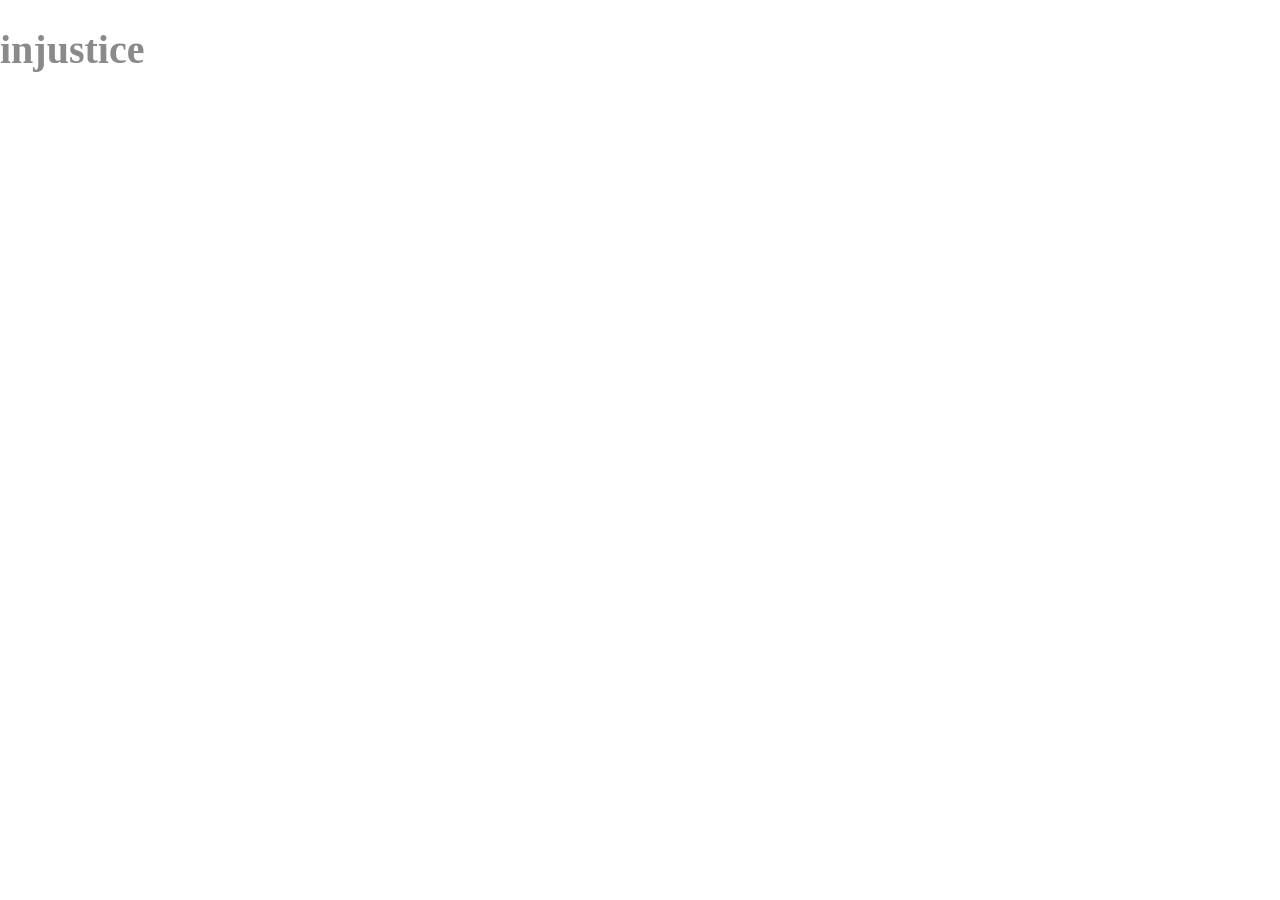
==== Source/index.html @ 179042b3 "injustice 2 Fan Web Dev" ====
<!DOCTYPE html>
<html lang="en">
<head>
    <meta charset="UTF-8">
    <meta http-equiv="X-UA-Compatible" content="IE=edge">
    <meta name="viewport" content="width=device-width, initial-scale=1.0">
    <link rel="stylesheet" href="../Vendors/CSS/normalize.css">
    <link rel="stylesheet" href="../Vendors/CSS/7.1 Grid.css">
    <link rel="stylesheet" href="../Distribution/CSS/style.css">
    <title>Injustice 2</title>
</head>
<body>
    <h1>injustice</h1>
</body>
</html>
---- Vendors/CSS/7.1 Grid.css ----
/*  SECTIONS  ============================================================================= */

.section {
	clear: both;
	padding: 0px;
	margin: 0px;
}

/*  GROUPING  ============================================================================= */

.row {
    zoom: 1; /* For IE 6/7 (trigger hasLayout) */
}

.row:before,
.row:after {
    content:"";
    display:table;
}
.row:after {
    clear:both;
}

/*  GRID COLUMN SETUP   ==================================================================== */

.col {
	display: block;
	float:left;
	margin: 1% 0 1% 1.6%;
}

.col:first-child { margin-left: 0; } /* all browsers except IE6 and lower */


/*  REMOVE MARGINS AS ALL GO FULL WIDTH AT 480 PIXELS */

@media only screen and (max-width: 480px) {
	.col { 
		/*margin: 1% 0 1% 0%;*/
        margin: 0;
	}
}


/*  GRID OF TWO   ============================================================================= */


.span-2-of-2 {
	width: 100%;
}

.span-1-of-2 {
	width: 49.2%;
}

/*  GO FULL WIDTH AT LESS THAN 480 PIXELS */

@media only screen and (max-width: 480px) {
	.span-2-of-2 {
		width: 100%; 
	}
	.span-1-of-2 {
		width: 100%; 
	}
}


/*  GRID OF THREE   ============================================================================= */

	
.span-3-of-3 {
	width: 100%; 
}

.span-2-of-3 {
	width: 66.13%; 
}

.span-1-of-3 {
	wi
---- Distribution/CSS/style.css ----
*{
    margin: 0;
    padding: 0;
    box-sizing: border-box;
}

html{
    background-color: #fff;
    color: rgb(138, 138, 138);
    font-family: warden typeface regular ;
    font-size: 20px;
    font-weight: 300;
    text-rendering: optimizeLegibility;
}
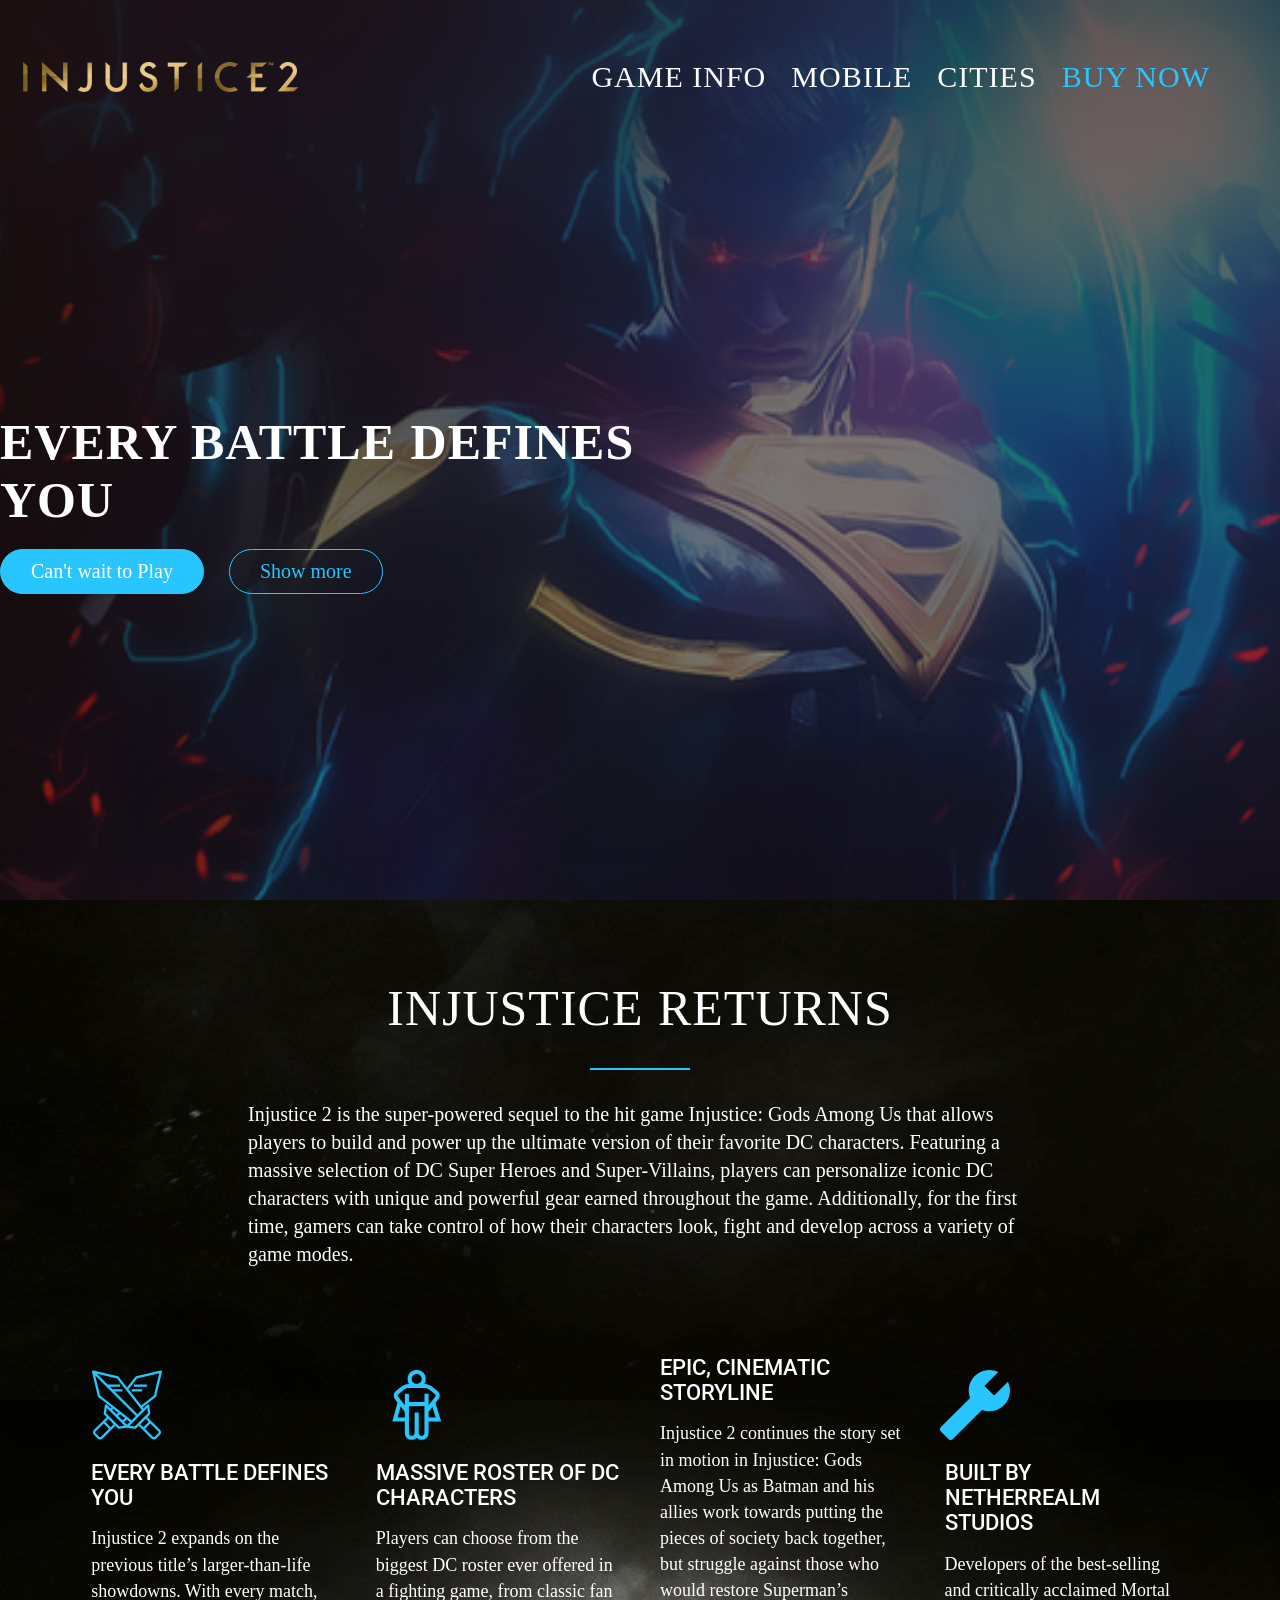
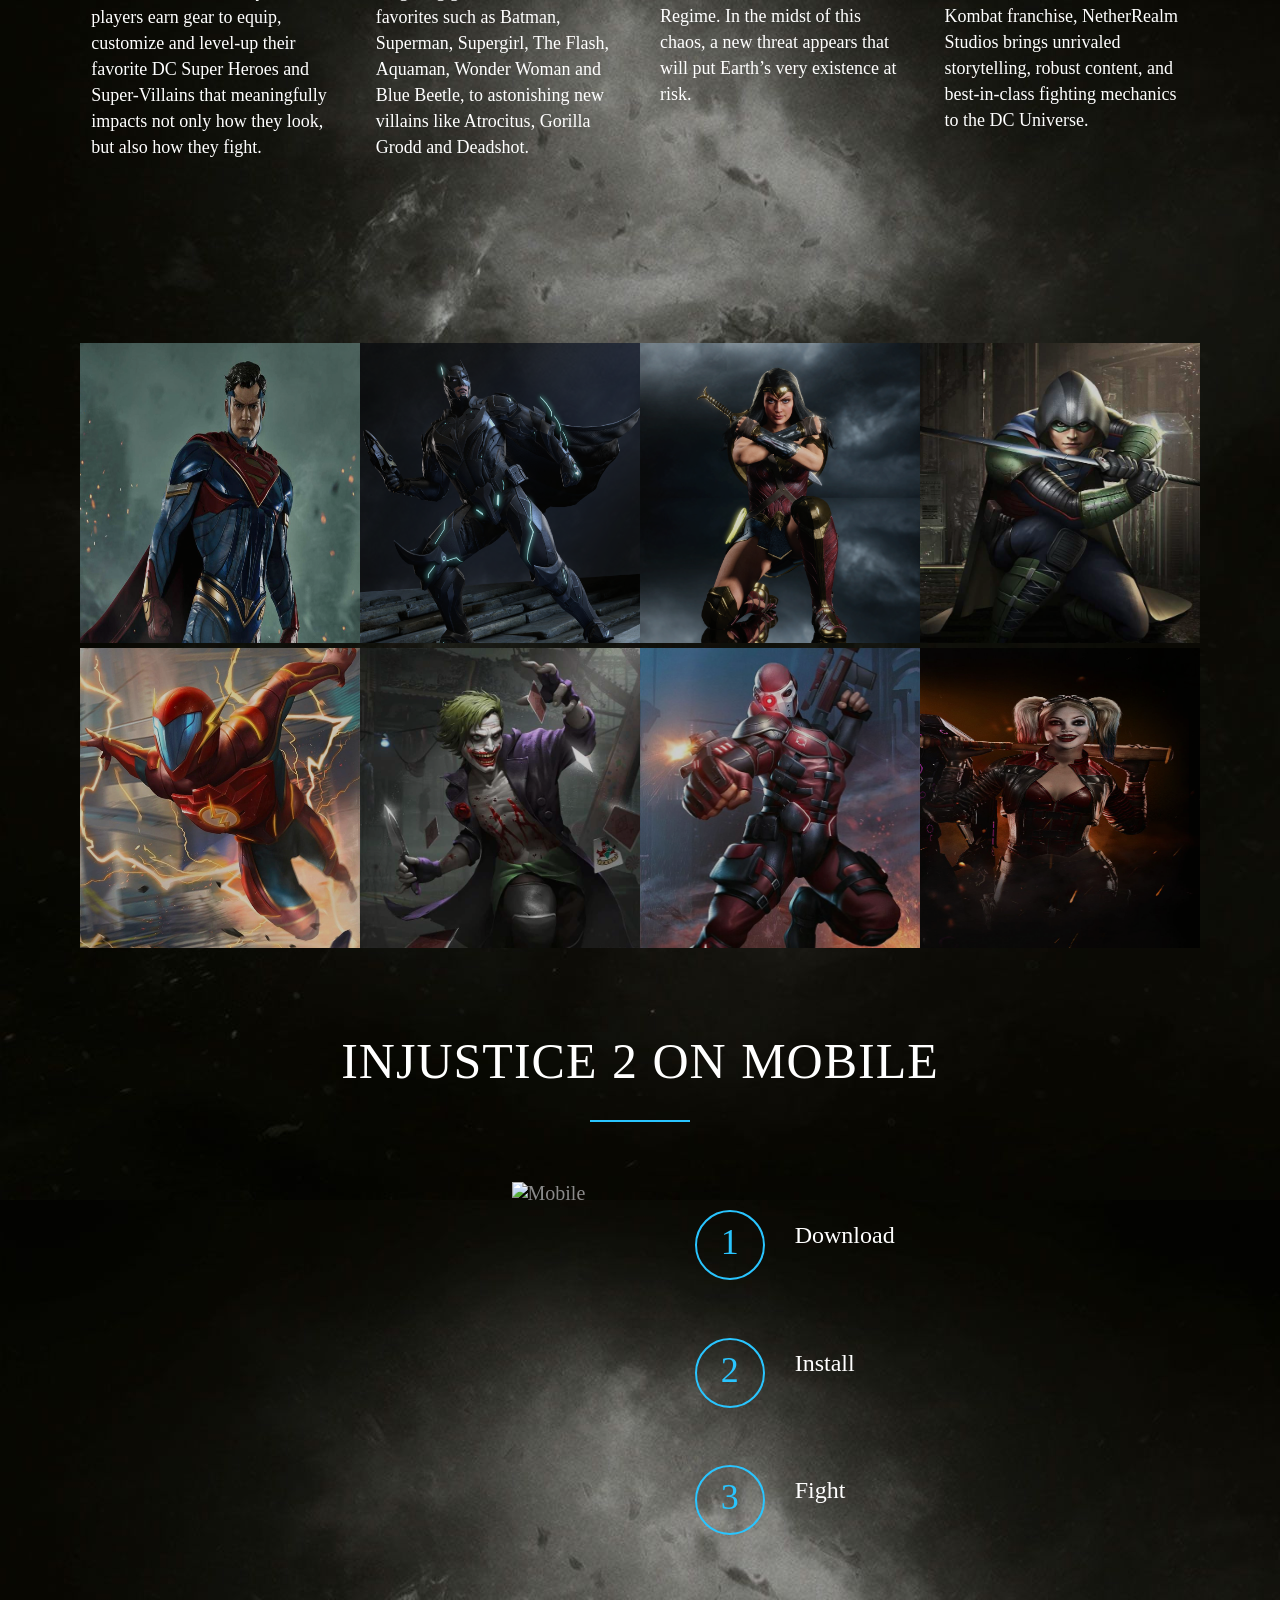
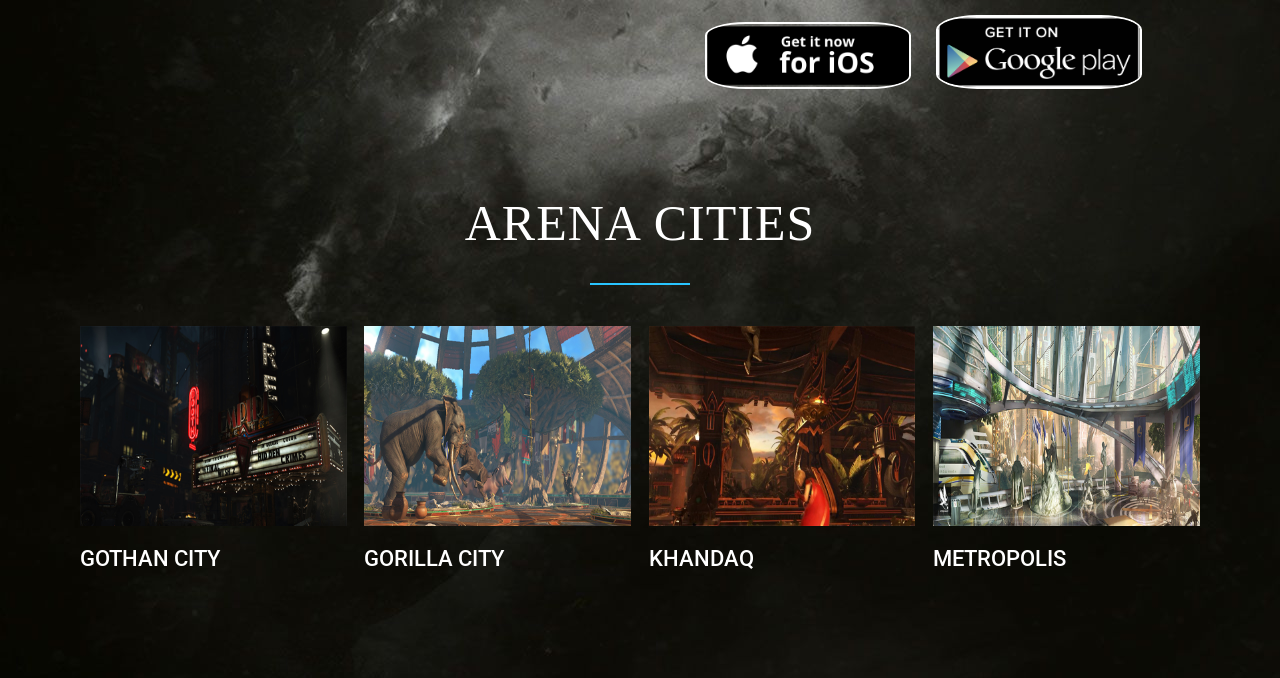
==== commit bd444dec: "Injustice 2 Fan Web Dev" ====
--- a/Source/index.html
+++ b/Source/index.html
@@ -7,9 +7,201 @@
     <link rel="stylesheet" href="../Vendors/CSS/normalize.css">
     <link rel="stylesheet" href="../Vendors/CSS/7.1 Grid.css">
     <link rel="stylesheet" href="../Distribution/CSS/style.css">
+    <link rel="preconnect" href="https://fonts.gstatic.com">
+    <link rel="preconnect" href="https://fonts.gstatic.com">
+    <link href="https://fonts.googleapis.com/css2?family=Montserrat:ital@1&family=Roboto:ital,wght@1,300&display=swap" rel="stylesheet">
     <title>Injustice 2</title>
 </head>
 <body>
-    <h1>injustice</h1>
+   <header>
+       <nav>
+           <div class="row">
+               <img src="../Distribution/IMGS/Logo.png" alt="Injustice 2" class="logo">
+           <ul class="main-nav">
+               <li><a href="#">game info</a></li>
+               <li><a href="#">mobile</a></li>
+               <li><a href="#">cities</a></li>
+               <li><a href="#" id="buy">buy now</a></li>
+           </ul>
+           </div>
+       </nav>
+       <div class="hero-text">
+           <h1>Every Battle Defines You</h1>
+           <a href="#" class="btn btn-full">Can't wait to Play</a>
+           <a href="#" class="btn btn-trans">Show more</a>
+       </div>
+   </header>
+   <section class="section-gameinfo">
+       <div class="row">
+           <h2>INJUSTICE RETURNS</h2>
+           <p class="copy">Injustice 2 is the super-powered sequel to the hit game Injustice: Gods Among Us that allows players to build and power up the ultimate version of their favorite DC characters. Featuring a massive selection of DC Super Heroes and Super-Villains, players can personalize iconic DC characters with unique and powerful gear earned throughout the game. Additionally, for the first time, gamers can take control of how their characters look, fight and develop across a variety of game modes.</p>
+       </div>
+       
+       <div class="row">
+           <div class="col span_1_of_4 box">
+               <svg  class = "icon" id = "battle" enable-background="new 0 0 353.999 353.999" height="512" viewBox="0 0 353.999 353.999" width="512" xmlns="http://www.w3.org/2000/svg"><path d="m322.244 136.878c1.044-.82 1.788-1.977 2.089-3.275l29.504-123.919c.478-1.989-.118-4.089-1.57-5.535-1.446-1.452-3.558-2.048-5.535-1.57l-123.918 29.505c-1.298.307-2.449 1.044-3.275 2.095l-42.539 54.141-42.54-54.141c-.826-1.05-1.977-1.788-3.275-2.095l-123.918-29.504c-1.971-.478-4.083.118-5.535 1.57s-2.048 3.546-1.57 5.535l29.504 123.918c.307 1.298 1.05 2.455 2.089 3.275l66.214 52.022-4.142 5.275-18.901-18.901c-1.581-1.581-3.918-2.136-6.037-1.428-2.118.708-3.659 2.549-3.977 4.762l-5.901 41.306c-.26 1.841.36 3.694 1.67 5.01l13.537 13.531-64.196 64.19c-3.34 3.346-5.187 7.795-5.187 12.522s1.847 9.176 5.187 12.516l18.718 18.717c3.452 3.446 7.984 5.169 12.516 5.169s9.064-1.723 12.516-5.175l64.196-64.19 13.531 13.531c1.109 1.115 2.614 1.729 4.172 1.729.277 0 .555-.018.838-.059l40.498-5.783 40.498 5.783c.283.041.561.059.838.059 1.558 0 3.063-.614 4.172-1.729l13.531-13.531 64.194 64.196c3.34 3.34 7.783 5.181 12.516 5.181 4.727 0 9.176-1.841 12.516-5.181l18.718-18.718c6.898-6.898 6.898-18.133 0-25.032l-64.196-64.196 13.531-13.531c1.316-1.316 1.93-3.169 1.67-5.01l-5.901-41.306c-.319-2.213-1.853-4.06-3.977-4.762-2.118-.714-4.467-.153-6.037 1.428l-18.901 18.901-4.142-5.275zm-94.692-93.789 112.583-26.808-26.801 112.589-64.597 50.748-64.231-81.745zm-211.074-15.849 205.321 205.315-21.633 21.633-159.494-125.318zm160.528 250.108-14.758-14.758 14.758-11.595 14.758 11.595zm-9.554-33.859-13.607 10.698-21.633-21.633 9.382-9.382zm-60.195-47.295 24.99 19.638-8.379 8.379-21.633-21.633zm-61.829 141.857c-2.307 2.307-6.037 2.301-8.344 0l-18.718-18.718c-1.115-1.109-1.729-2.59-1.729-4.166s.614-3.057 1.729-4.172l40.592-40.592 27.061 27.061zm48.936-48.93-27.061-27.061 15.26-15.26 27.061 27.061zm43.395-3.818-15.614-15.614-35.405-35.405-15.614-15.614 3.812-26.701 89.522 89.522zm106.629-11.442 27.061-27.061 15.26 15.26-27.061 27.061zm91.257 45.478-18.718 18.712c-2.225 2.236-6.119 2.231-8.344 0l-40.592-40.586 27.061-27.061 40.592 40.592c2.296 2.301 2.296 6.042.001 8.343zm-52.754-100.675-15.614 15.614-35.405 35.405-15.614 15.614-26.701-3.812 89.528-89.528zm-52.748 5.547-115.575-115.575h38.863v-11.801h-50.665l-11.801-11.802h50.665v-11.802h-62.467l-54.341-54.341 101.637 24.199 125.317 159.489z"/><path d="m212.381 73.231h64.91v11.802h-64.91z"/><path d="m200.58 96.835h53.108v11.802h-53.108z"/></svg>
+               <h3>EVERY BATTLE DEFINES YOU</h3>
+               <p>Injustice 2 expands on the previous title’s larger-than-life showdowns. With every match, players earn gear to equip, customize and level-up their favorite DC Super Heroes and Super-Villains that meaningfully impacts not only how they look, but also how they fight.</p>
+           </div>
+           <div class="col span_1_of_4 box">
+               <svg height="511pt" class="icon" id="roster" viewBox="-77 1 511 511.999" width="511pt" xmlns="http://www.w3.org/2000/svg"><path d="m357.75 377.605469-41.3125-135.335938 22.242188-28.949219c13.523437-17.078124 10.9375-42.273437-5.804688-56.238281l-43.089844-35.945312c-14.144531-11.800781-32.082031-18.300781-50.5-18.300781h-4.949218c6.886718-10.464844 10.90625-22.96875 10.90625-36.40625 0-36.628907-29.800782-66.429688-66.429688-66.429688s-66.429688 29.800781-66.429688 66.429688c0 13.433593 4.019532 25.941406 10.902344 36.40625h-4.945312c-18.421875 0-36.355469 6.5-50.5 18.296874l-43.09375 35.949219c-16.742188 13.964844-19.328125 39.164063-5.800782 56.242188l19.453126 25.289062-37.898438 138.992188h91.53125v83.5c0 28.0625 22.832031 50.894531 50.898438 50.894531 13.988281 0 26.671874-5.675781 35.882812-14.839844 9.207031 9.164063 21.894531 14.839844 35.882812 14.839844 28.0625 0 50.894532-22.832031 50.894532-50.894531v-83.5zm-40.558594-30.023438h-51.601562v-39.128906l28.382812-36.941406zm-174.785156-281.152343c0-20.074219 16.332031-36.40625 36.40625-36.40625 20.070312 0 36.402344 16.332031 36.402344 36.40625 0 20.0625-16.308594 36.386718-36.367188 36.40625h-.074218c-20.058594-.019532-36.367188-16.34375-36.367188-36.40625zm-98.425781 113.707031 43.089843-35.945313c8.757813-7.308594 19.863282-11.332031 31.269532-11.332031h60.433594.039062.039062 60.433594c11.40625 0 22.507813 4.023437 31.269532 11.332031l43.089843 35.945313c4.339844 3.617187 5.003907 10.15625 1.476563 14.574219l-49.441406 64.351562v-85.257812h-30.027344v61.34375l-113.59375.066406v-61.3125h-30.023438v85.199218l-49.359375-64.175781-.167969-.214843c-3.527343-4.417969-2.867187-10.957032 1.472657-14.574219zm-4.175781 167.445312 21.570312-79.097656 30.65625 39.863281v39.234375zm174.890624 134.394531c-11.507812 0-20.871093-9.363281-20.871093-20.871093v-148.625h-30.023438v148.625c0 11.507812-9.363281 20.871093-20.871093 20.871093-11.511719 0-20.871094-9.363281-20.871094-20.871093v-195.863281l113.507812-.070313v195.933594c0 11.507812-9.363281 20.871093-20.871094 20.871093zm0 0"/></svg>
+            <h3>MASSIVE ROSTER OF DC CHARACTERS</h3>
+            <p>Players can choose from the biggest DC roster ever offered in a fighting game, from classic fan favorites such as Batman, Superman, Supergirl, The Flash, Aquaman, Wonder Woman and Blue Beetle, to astonishing new villains like Atrocitus, Gorilla Grodd and Deadshot.</p>
+        </div>
+        <div class="col span_1_of_4 box">
+            <i class="fas fa-scroll icon"></i>
+            <h3>EPIC, CINEMATIC STORYLINE</h3>
+            <p>Injustice 2 continues the story set in motion in Injustice: Gods Among Us as Batman and his allies work towards putting the pieces of society back together, but struggle against those who would restore Superman’s Regime. In the midst of this chaos, a new threat appears that will put Earth’s very existence at risk.</p>
+        </div>
+        <div class="col span_1_of_4 box">
+            <?xml version="1.0" encoding="iso-8859-1"?>
+<!-- Generator: Adobe Illustrator 19.0.0, SVG Export Plug-In . SVG Version: 6.00 Build 0)  -->
+<svg class="icon" version="1.1" id="built" xmlns="http://www.w3.org/2000/svg" xmlns:xlink="http://www.w3.org/1999/xlink" x="0px" y="0px"
+	 viewBox="0 0 469.064 469.064" style="enable-background:new 0 0 469.064 469.064;" xml:space="preserve">
+<g>
+	<g>
+		<path d="M462.664,382.664l-195.2-195.2c19.2-49.067,8.533-107.733-30.933-147.2c-42.667-42.667-106.667-51.2-157.867-26.667
+			l92.8,92.8l-65.067,65.067l-92.8-92.8c-24.533,51.2-16,115.2,26.667,157.867c39.467,39.467,98.133,50.133,147.2,30.933
+			l195.2,195.2c8.533,8.533,22.4,8.533,29.867,0l50.133-50.133C471.198,405.064,471.198,391.198,462.664,382.664z"/>
+	</g>
+</g>
+<g>
+</g>
+<g>
+</g>
+<g>
+</g>
+<g>
+</g>
+<g>
+</g>
+<g>
+</g>
+<g>
+</g>
+<g>
+</g>
+<g>
+</g>
+<g>
+</g>
+<g>
+</g>
+<g>
+</g>
+<g>
+</g>
+<g>
+</g>
+<g>
+</g>
+</svg>
+            <h3>BUILT BY NETHERREALM STUDIOS</h3>
+            <p>Developers of the best-selling and critically acclaimed Mortal Kombat franchise, NetherRealm Studios brings unrivaled storytelling, robust content, and best-in-class fighting mechanics to the DC Universe.</p>
+        </div>
+       </div>
+   </section>
+   
+   <section class="section-charcters">
+       <ul class="dc-heroes clearfix">
+           <li>
+               <figure class="super">
+                   <img src="../Distribution/IMGS/1.jpg" alt="Superman">
+               </figure>
+           </li>
+           <li>
+            <figure class="super">
+                <img src="../Distribution/IMGS/2.png" alt="Batman">
+            </figure>
+        </li>
+        <li>
+            <figure class="super">
+                <img src="../Distribution/IMGS/3.png" alt="WonderWoman">
+            </figure>
+        </li>
+        <li>
+            <figure class="super">
+                <img src="../Distribution/IMGS/4.jpg" alt="Robin">
+            </figure>
+        </li>
+       </ul>
+       <ul class="dc-heroes clearfix">
+        <li>
+            <figure class="super">
+                <img src="../Distribution/IMGS/5.jpg" alt="Flash">
+            </figure>
+        </li>
+        <li>
+         <figure class="super">
+             <img src="../Distribution/IMGS/6.jpg" alt="joker">
+         </figure>
+     </li>
+     <li>
+         <figure class="super">
+             <img src="../Distribution/IMGS/7.jpg" alt="deadshot">
+         </figure>
+     </li>
+     <li>
+         <figure class="super">
+             <img src="../Distribution/IMGS/8.jpg" alt="harleen">
+         </figure>
+     </li>
+    </ul>
+   </section>
+
+   <section class="mobile">
+       <div class="row">
+       <h2>INJUSTICE 2 ON MOBILE</h2>
+       </div>
+       <div class="row">
+           <div class="col span-1-of-2 m-box">
+               <img src="../Distribution/IMGS/MOBILE V.PNG" alt="Mobile" class="inj-mobile">
+           </div>
+           <div class="col span-1-of-2 m-box">
+               <div class="steps">
+                   <div class="num">1</div>
+                   <p>Download</p>
+               </div>
+               <div class="steps">
+                <div class="num">2</div>
+                <p>Install</p>
+            </div>
+            <div class="steps">
+                <div class="num">3</div>
+                <p>Fight</p>
+            </div>
+            <a href="https://apps.apple.com/us/app/injustice-2/id1109008423"><img src="../Distribution/IMGS/iosDownload.png" alt="app-store" class="app-store"></a>
+            <a href="https://play.google.com/store/apps/details?id=com.wb.goog.injustice.brawler2017&hl=en&gl=US"><img class = "playstore"src="../Distribution/IMGS/68650-ipad-play-google-button-iphone-android-now.png" alt="Google Store"></a>
+           </div>
+       </div>
+   </section>
+
+   <section class="cities">
+       <div class="row">
+           <h2>Arena Cities</h2>
+       </div>
+       <div class="row">
+          <div class="col span_1_of_4 arenas">
+                       <img src="../Distribution/IMGS/Gotham city.jpg" alt="Gotham city">
+                       <h3>Gothan City</h3>
+                    </div>
+
+               <div class="col span_1_of_4 arenas">    
+                    <img src="../Distribution/IMGS/gorilla city.jpg" alt="gorilla city">
+                    <h3>Gorilla City</h3>
+                    </div>
+
+                    <div class="col span_1_of_4 arenas">
+                    <img src="../Distribution/IMGS/khandaq.jpg" alt="Khandaq">
+                    <h3>Khandaq</h3>
+                    </div>
+            
+                    <div class="col span_1_of_4 arenas">
+                    <img src="../Distribution/IMGS/metropolis.jpg" alt="metropolis">
+                    <h3>Metropolis</h3>
+                    </div>
+                    </div>
+   </section>
+   <script src="https://kit.fontawesome.com/fc8b51f2eb.js" crossorigin="anonymous"></script>
 </body>
 </html>
--- a/Vendors/CSS/7.1 Grid.css
+++ b/Vendors/CSS/7.1 Grid.css
@@ -77,5 +77,11 @@
 	width: 66.13%; 
 }
 
-.span-1-of-3 {
-	wi+/*  GRID OF FOUR  */
+.span_1_of_4 {
+	width: 23.8%;
+}
+
+.span_4_of_4 {
+	width: 100%;
+}
--- a/Distribution/CSS/style.css
+++ b/Distribution/CSS/style.css
@@ -5,10 +5,307 @@
 }
 
 html{
-    background-color: #fff;
+    background-image: url(../IMGS/f5f1c85bbf113c040290093c0e75c393.jpg);
     color: rgb(138, 138, 138);
-    font-family: warden typeface regular ;
+    font-family: Dosis ;
     font-size: 20px;
     font-weight: 300;
     text-rendering: optimizeLegibility;
-}+}
+
+header{
+    background-image: linear-gradient(rgba(37, 20, 20, 0.726),rgba(37, 20, 20, 0.459)),url(../IMGS/Hero.jpg);
+    background-repeat: no-repeat;
+    background-size: cover;
+    height: 100vh;
+    background-position: center;
+   
+}
+
+.hero-text{
+    position: absolute;
+    left: 50%;
+    top: 50%;
+    transform: translate(-100%,-20%);
+}
+
+section{
+    padding: 80px
+}
+
+.mobile{
+    padding: 0;
+}
+
+
+.clearfix {zoom:1}
+.clearfix::after{
+    content: '.';
+    clear:both;
+    display: block;
+    height: 0;
+    visibility: hidden;
+}
+
+.m-box:first-child{
+    text-align: right;
+    padding-right: 4%;
+    margin-top: 30px;
+}
+
+.m-box:last-child{
+    padding-left: 4%;
+    margin-top: 70px;
+}
+
+.steps{
+    margin-bottom: 100px;
+}
+
+.num{
+color: #29C5FF;
+display: inline-block;
+border: 2px solid #29C5FF;
+border-radius: 50%;
+height: 70px;
+width: 70px;
+text-align: center;
+padding-top:10px;
+font-size:180%;
+margin-right: 30px;
+margin-top: -12px;
+float: left;
+}
+
+.m-box p{
+    font-size: 120%;
+    font-weight: 300;
+    color: #fff;
+}
+
+.inj-mobile{
+    width: 50%;
+}
+
+.app-store{
+    width: 40%;
+    border:2px solid white;
+    border-radius: 20%;
+    margin: 10px;
+    transition: border 0.5s;
+}
+.playstore{
+    width: 40%;
+    margin: 10px;
+    border: 2px solid white ;
+    border-radius: 20%;
+    transition: border 0.5s;
+}
+
+.app-store:hover{
+    border: 2px solid #29C5FF;
+}
+.playstore:hover{
+    border: 2px solid #29C5FF;
+}
+#battle{
+padding-right: 440px !important;
+}
+
+#roster{
+    padding-right: 600px ;
+}
+.fas{
+    padding-top:10px ;
+}
+.icon{
+    height: 70px;
+    fill: #29C5FF;
+    font-size: 240%;
+    color: #29C5FF;
+    margin-top: 30px;
+}
+#built{
+    position: relative;
+    right: 5px;
+    transform: rotate(90deg);
+}
+
+h1,h2,h3{
+    font-size: 250%;
+    text-transform: uppercase;
+}
+
+h1{
+    margin: auto;
+    color: #fff;
+    margin-bottom: 20px;
+    word-spacing: 1px;
+    letter-spacing: 1px;
+}
+
+h2{
+    margin: auto;
+    word-spacing: 1px;
+    text-align: center;
+    color: rgba(0, 0, 0, 0.692);
+    font-weight: 200;
+    margin-bottom: 30px;
+    letter-spacing: 1px;
+    color: white;
+}
+h2:after{
+    display: block;
+    height: 2px;
+    content: " ";
+    background-color: #29C5FF;
+    width: 100px;
+    margin: auto;
+    margin-top: 30px;
+}
+h3{
+    font-size: 110%;
+    margin-bottom: 15px;
+    margin-top: 15px;
+    font-weight: 500;
+    font-family: 'Roboto', sans-serif;
+    color: white !important;
+}
+
+
+.copy{
+    line-height: 140%;
+    width: 70%;
+    margin: auto;
+    font-weight: 200;
+    color: white;
+    margin-bottom: 50px;
+}
+.box p{
+    line-height: 145%;
+    font-size: 90%;
+    color: white;
+}
+.box{
+    padding :1%
+}
+
+.section-characters{
+    padding: 0;
+}
+
+.dc-heroes{
+    width: 100%;
+    list-style: none;
+}
+
+.dc-heroes li{
+display:block;
+float: left;
+width: 25%;
+}
+
+.super{
+    margin: auto;
+    width: 100%;
+}
+
+.super img{
+    opacity: 0.8;
+    height: 300px;
+    width: 100%;
+    transform: scale(1);
+    transition: transform 0.5s, opacity 0.3s;
+}
+
+.super img:hover{
+    opacity: 1;
+    transform:scale(1.01)
+}
+
+.arenas{
+    padding: 0;
+}
+
+.arenas img{
+    width: 100%;
+    height: auto;
+    
+}
+
+
+
+
+
+.btn:link,
+.btn:visited{
+    display: inline-block;
+    padding: 10px 30px;
+    text-decoration: none;
+    font-weight: 300;
+    border-radius: 200px;
+    transition: background-color 0.5s;
+    margin-right: 20px;
+}
+.btn-full:link,
+.btn-full:visited{
+    border: 1px solid #29C5FF;
+    background-color: #29C5FF;
+    color: #fff;
+}
+.btn-trans:link,
+.btn-trans:visited{
+    border: 1px solid #29C5FF;
+    color: #29C5FF !important;
+}
+
+.btn-trans:hover{
+    background-color: #00b3f5;
+    color: #fff !important;
+}
+.btn-full:hover,
+.btn-full:active{
+    border: 1px solid #29C5FF;
+    background-color: #00b3f5;
+    color: #fff;
+}
+.row{
+    max-width: 1140px;
+    margin: auto;
+}
+.logo{
+    height: 150px;
+    width: auto;
+    transform: translate(-20%);
+}
+#buy{
+    color:#29C5FF ;
+}
+.main-nav {
+    margin-top: 60px;
+    list-style: none;
+    float: right;
+   ;
+}
+.main-nav li {
+    display: inline-block;
+    list-style: none;
+}
+.main-nav li a{
+    text-decoration: none;
+    font-size: 150%;
+    text-transform: uppercase;
+    margin-left: 20px;
+    color : #fff;
+    font-weight: 300;
+    letter-spacing: 1px;
+    border-bottom: 3px solid #29C5FF transparent ;
+    transition: border-bottom 0.3s;
+}
+.main-nav li a:hover,
+.main-nav li a:active {
+    border-bottom: 3px solid #29C5FF ;
+}
+.battle{
+fill: #29C5FF  !important;
+}
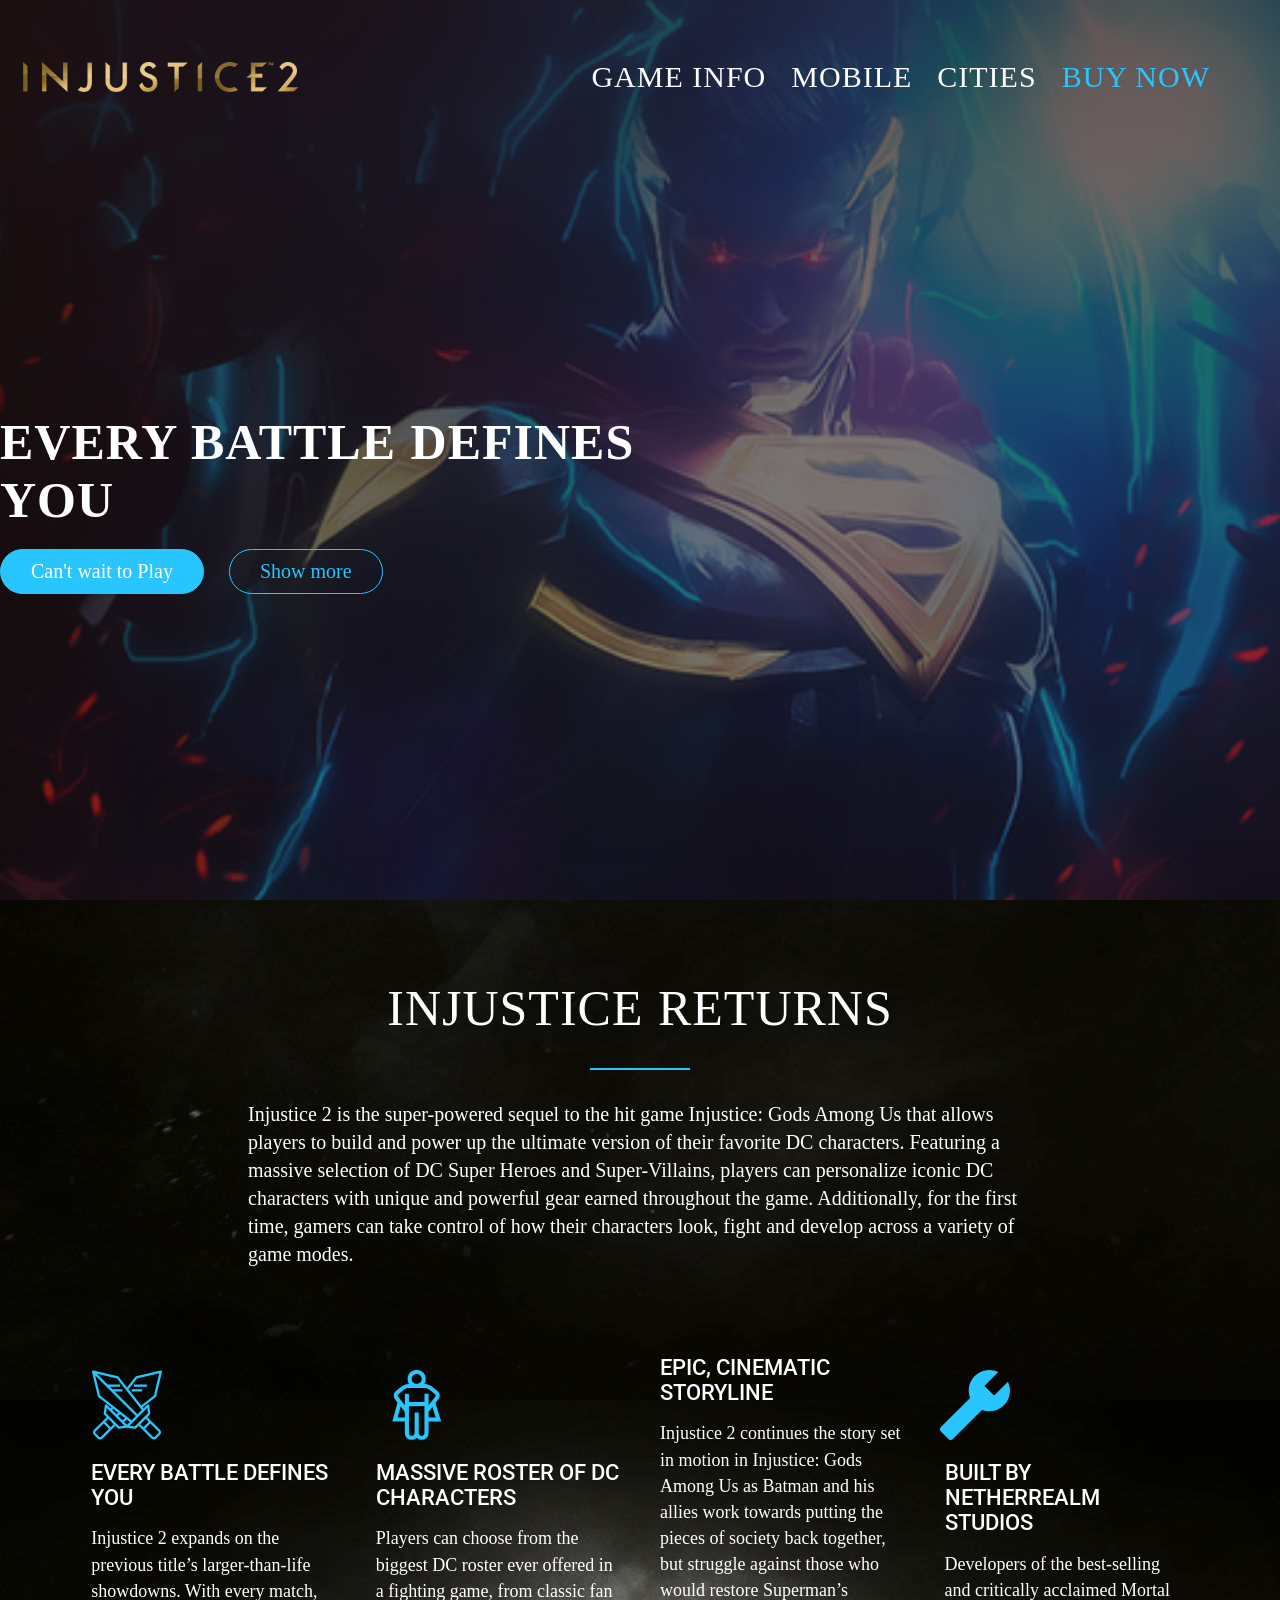
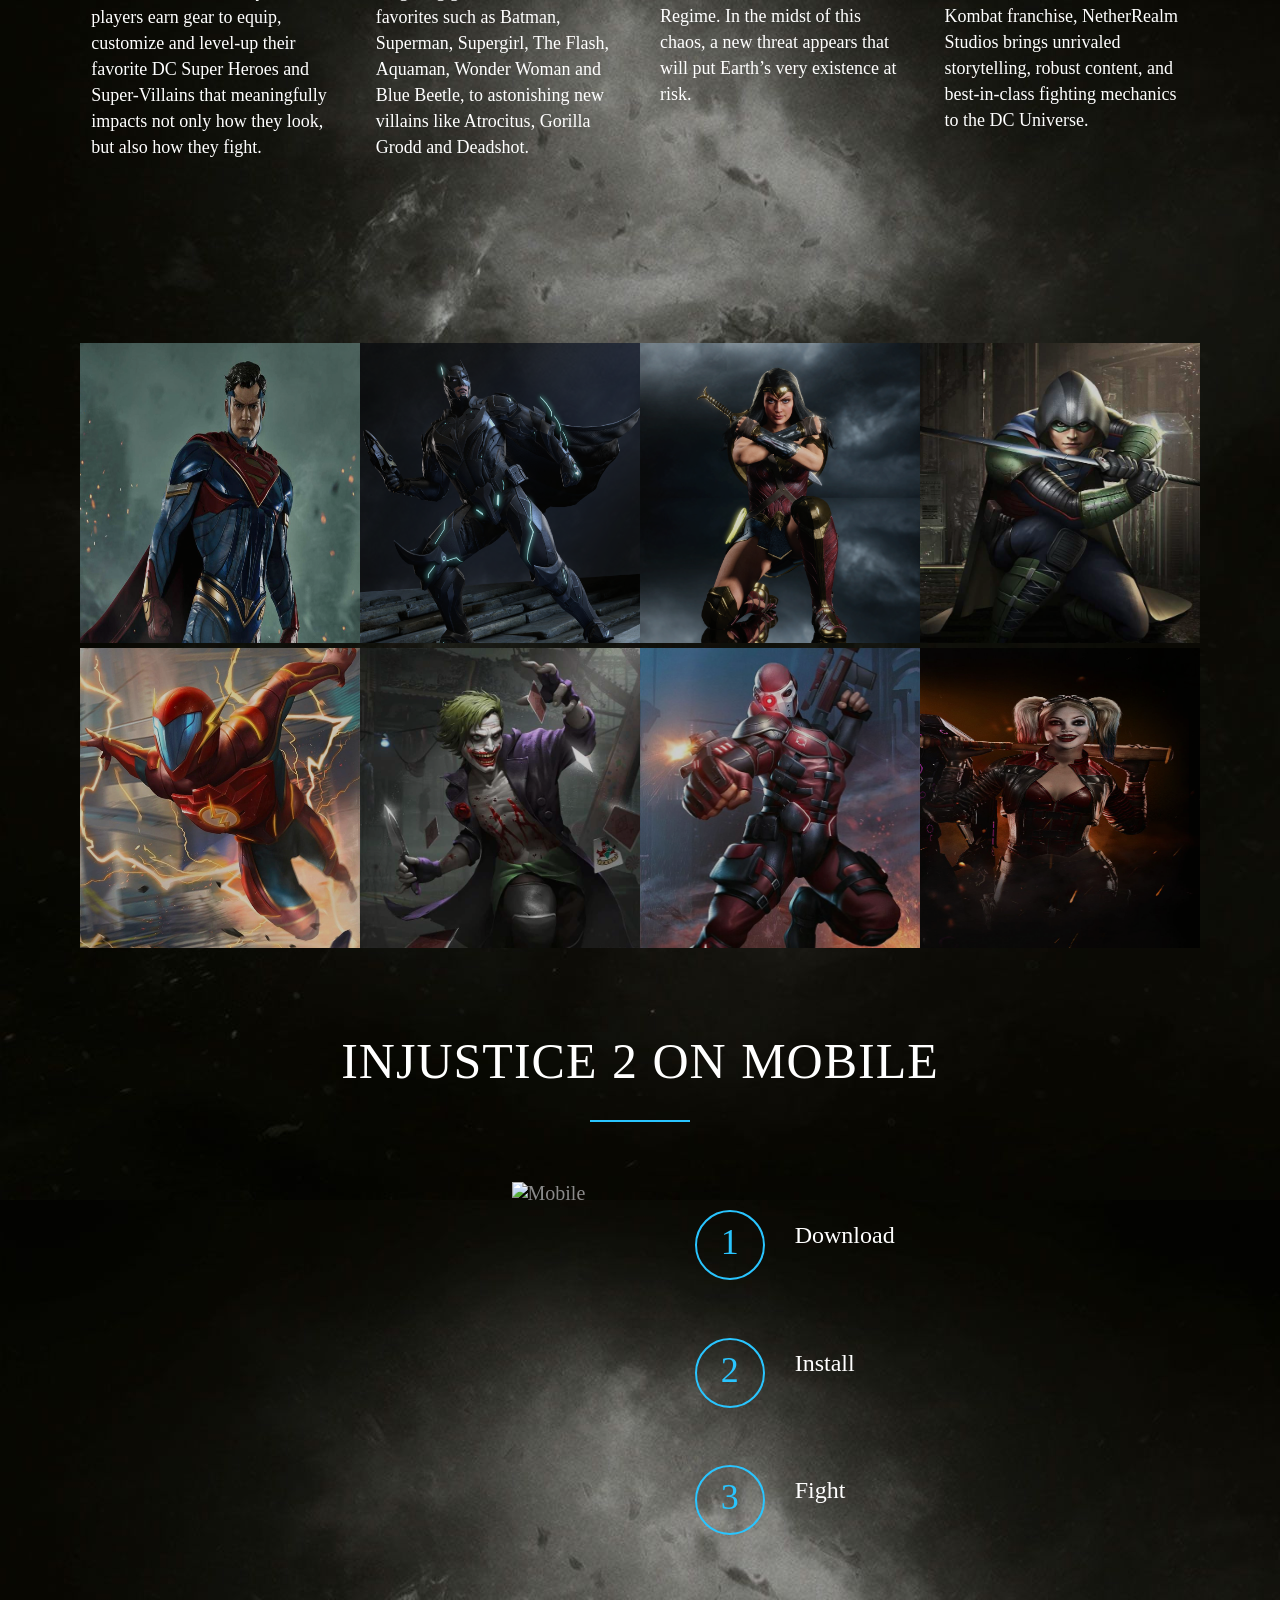
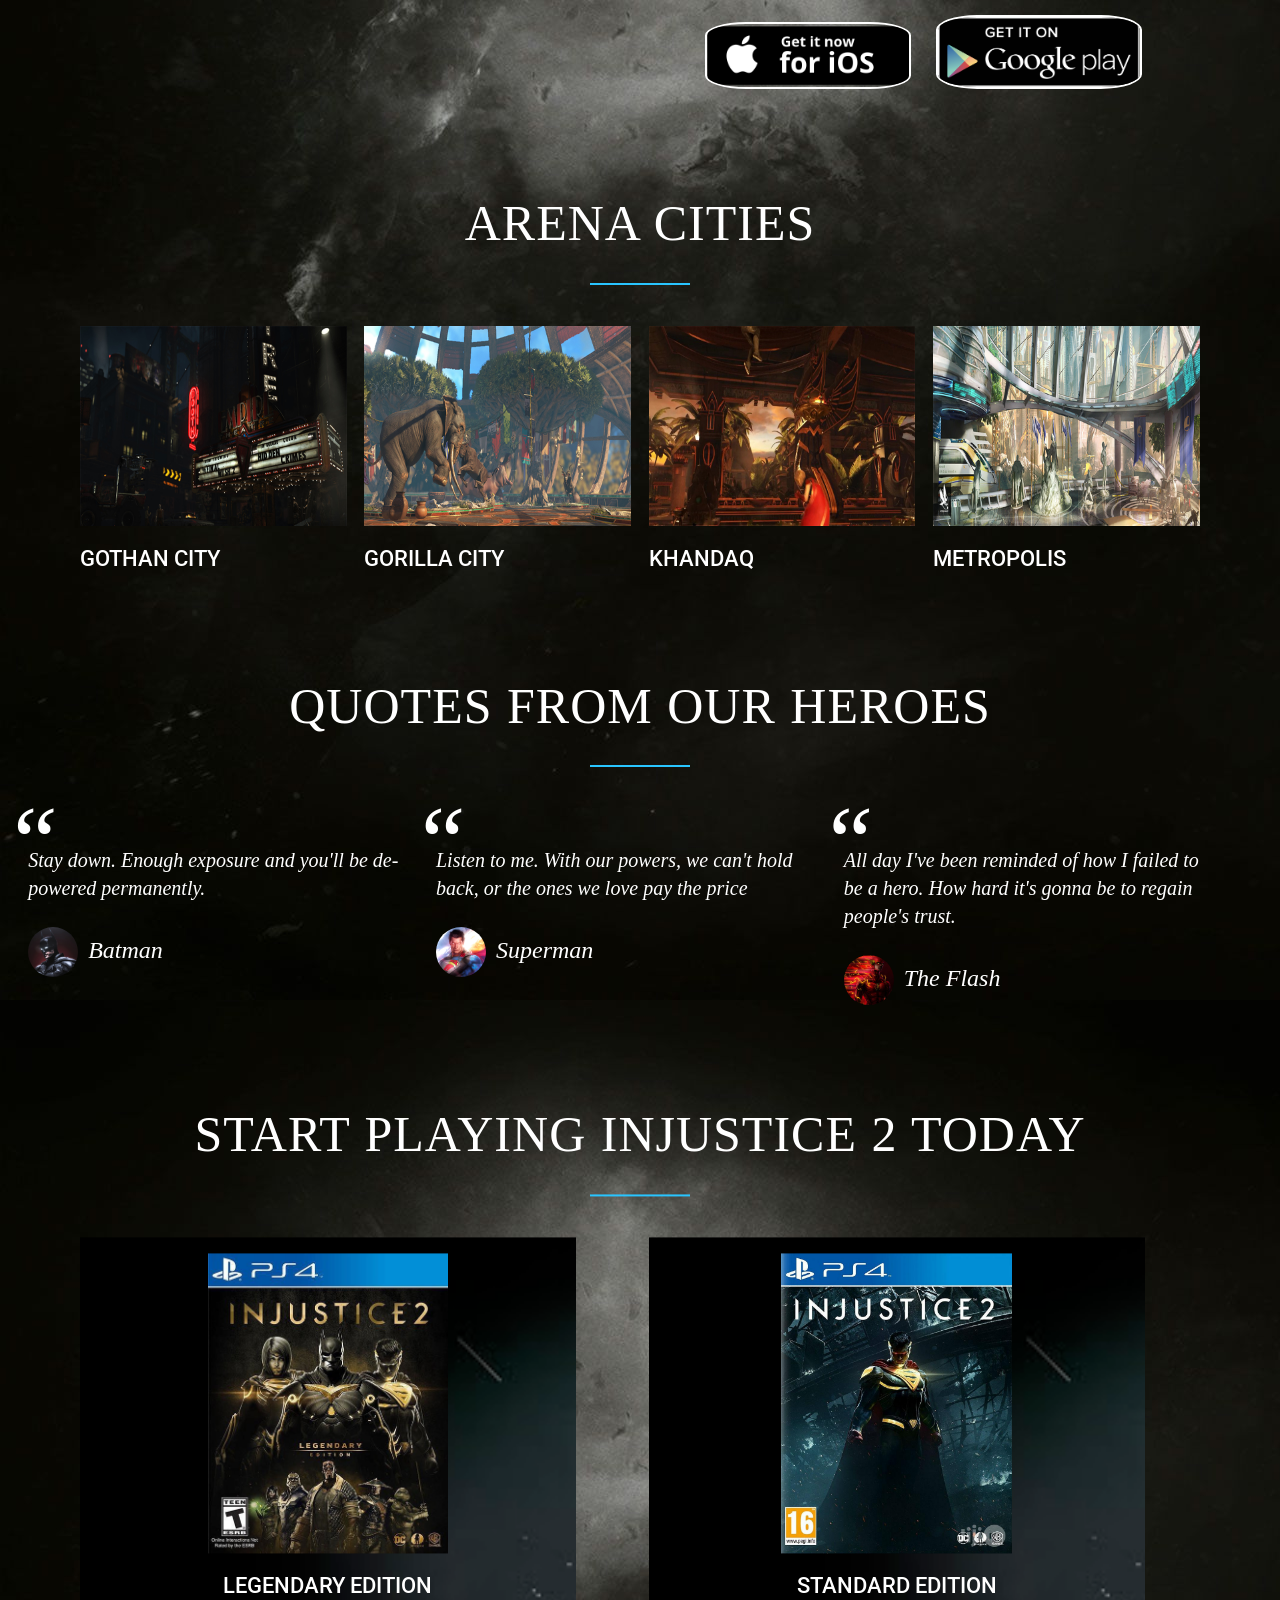
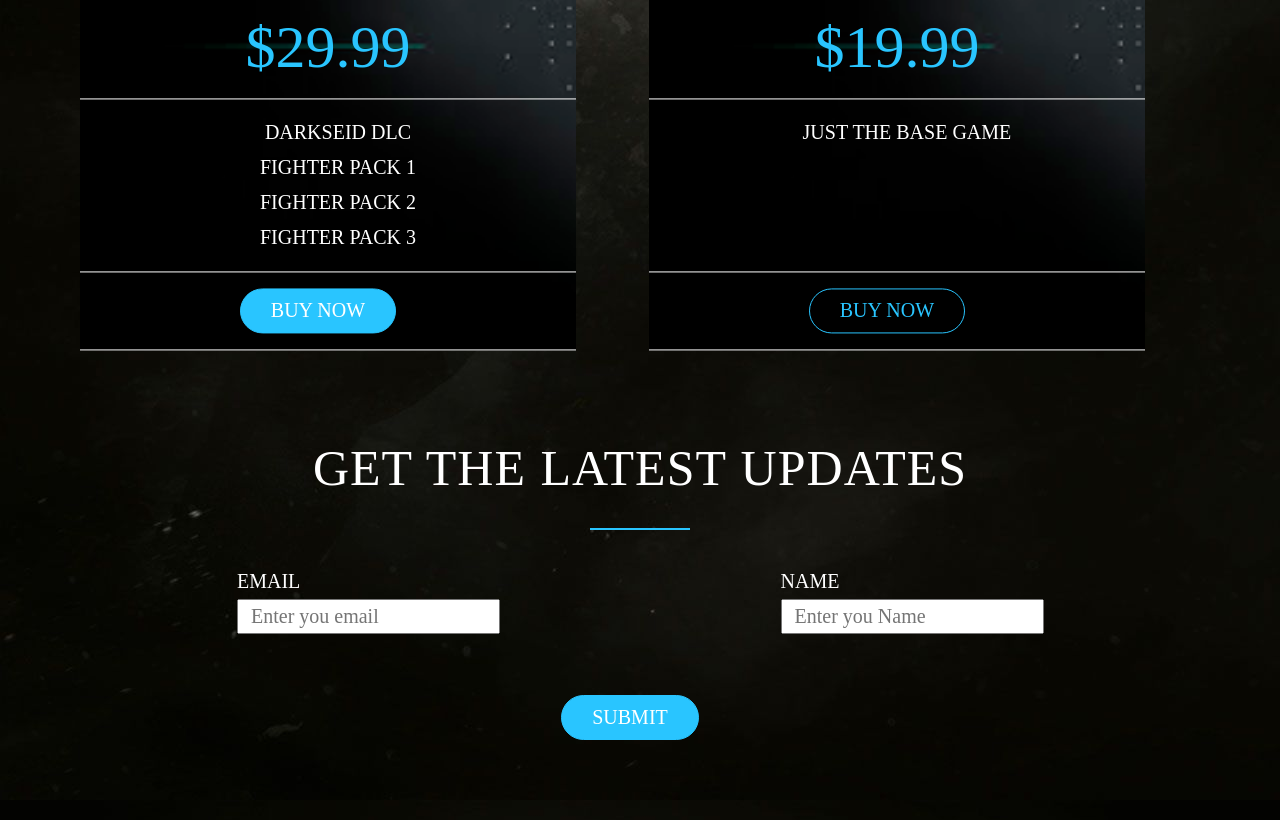
==== commit dd3fe3a7: "Injustice 2 Fan Web Dev" ====
--- a/Source/index.html
+++ b/Source/index.html
@@ -202,6 +202,104 @@
                     </div>
                     </div>
    </section>
+
+   <section class="section-quotes ">
+       <div class="row">
+           <h2>quotes from our heroes</h2>
+       </div>
+       <div class="col span_1_of_3 ">
+           <blockquote>
+            Stay down. Enough exposure and you'll be de-powered permanently.
+            <cite><img src="../Distribution/IMGS/batman avatar.jpg" alt="">Batman</cite>
+           </blockquote>
+       </div>
+       <div class="col span_1_of_3">
+        <blockquote>
+            Listen to me. With our powers, we can't hold back, or the ones we love pay the price
+         <cite><img src="../Distribution/IMGS/superman avatar.jpg" alt="">Superman</cite>
+        </blockquote>
+    </div>
+    <div class="col span_1_of_3">
+        <blockquote>
+            All day I've been reminded of how I failed to be a hero. How hard it's gonna be to regain people's trust.
+         <cite><img src="../Distribution/IMGS/flash.jpg" alt="">The Flash</cite>
+        </blockquote>
+    </div>
+   </section>
+
+   <section class="section-plan">
+       <div class="row">
+           <h2>Start Playing injustice 2 today</h2>
+       </div>
+       <div class="row">
+           <div class="col span-1-of-2">
+               <div class="price-box">
+           <div class="price">
+               <img src="../Distribution/IMGS/INJUSTICE 2 ULTIMATE EDITION.jpg" alt="">
+               <h3>LEGENDARY EDITION</h3>
+               <P>$29.99</P>
+           </div>
+           <div class="dlc">
+               <ul class="dlc-stuff" >
+                   <li><i class="fas fa-check"></i>DARKSEID DLC</li>
+                   <li><i class="fas fa-check"></i>FIGHTER PACK 1</li>
+                   <li><i class="fas fa-check"></i>FIGHTER PACK 2</li>
+                   <li><i class="fas fa-check"></i>FIGHTER PACK 3</li>
+               </ul>
+           </div>
+           <div>
+               <a href="https://www.amazon.com/Injustice-2-Legendary-PS4-playstation-4/dp/B07KYVD4L4/ref=pd_sbs_1?pd_rd_w=yFNCN&pf_rd_p=98101395-b70f-4a52-af63-8fac2c513e02&pf_rd_r=KC2B9V43X3ACDVRDHRFK&pd_rd_r=ff6cd62d-178e-4936-b7c3-f49c2309562e&pd_rd_wg=Tc6NE&pd_rd_i=B07KYVD4L4&psc=1" class="btn btn-full">BUY NOW</a>
+           </div>
+       </div>
+           </div>
+       <div class="col span-1-of-2">
+        <div class="price-box">
+        <div class="price">
+            <img src="../Distribution/IMGS/injustice 2 standard.jpg" alt="">
+            <h3>STANDARD EDITION</h3>
+            <P>$19.99</P>
+        </div>
+        <div class="dlc">
+            <ul class="dlc-stuff" >
+                <li><i class="fas fa-check"></i>JUST THE BASE GAME</li>
+                <li><i class="fas fa-times"></i></li>
+                <li><i class="fas fa-times"></i></li>
+                <li><i class="fas fa-times"></i></li>
+            </ul>
+        </div>
+        <div>
+            <a href="https://www.amazon.com/Injustice-2-PlayStation-Hits-PS4-4/dp/B084DS4HVL/ref=pd_vtp_3?pd_rd_w=XYtl3&pf_rd_p=016e3697-91be-4dc2-9533-ef9350e7e73d&pf_rd_r=KC2B9V43X3ACDVRDHRFK&pd_rd_r=ff6cd62d-178e-4936-b7c3-f49c2309562e&pd_rd_wg=Tc6NE&pd_rd_i=B084DS4HVL&psc=1" class="btn btn-trans">BUY NOW</a>
+        </div>
+        </div>
+        </div>
+        </div>
+   </section>
+
+   <section class="section-form">
+       <div class="row">
+           <h2>
+               get the latest updates
+           </h2>
+       </div>
+       <div class="row">
+           <form action="">
+               <div class="row"> 
+        <div class="col span-1-of-2 ">
+            <label for="">EMAIL</label>
+            <input type="email" placeholder="Enter you email" required>
+                   </div>
+                   <div class="col span-1-of-2">
+                    <label for="">NAME</label>
+                    <input type="text" placeholder="Enter you Name">
+                           </div>
+               </div>
+           </form>
+           <div id="btn-form">
+           <a href="" class="btn btn-full">SUBMIT</a>
+           </div>
+       </div>
+
+   </section>
    <script src="https://kit.fontawesome.com/fc8b51f2eb.js" crossorigin="anonymous"></script>
 </body>
 </html>
--- a/Vendors/CSS/7.1 Grid.css
+++ b/Vendors/CSS/7.1 Grid.css
@@ -84,4 +84,6 @@
 
 .span_4_of_4 {
 	width: 100%;
-}+}
+
+.span_1_of_3 { width: 30.26%; }
--- a/Distribution/CSS/style.css
+++ b/Distribution/CSS/style.css
@@ -12,6 +12,7 @@
     font-weight: 300;
     text-rendering: optimizeLegibility;
 }
+
 
 header{
     background-image: linear-gradient(rgba(37, 20, 20, 0.726),rgba(37, 20, 20, 0.459)),url(../IMGS/Hero.jpg);
@@ -233,9 +234,106 @@
     
 }
 
-
-
-
+.section-quotes{
+padding: 0;
+}
+
+blockquote{
+    padding: 2%;
+    font-style: italic;
+    line-height: 140%;
+    color: #fff;
+}
+
+blockquote::before{
+    content: "\201C";
+    font-size: 500%;
+    display: block;
+    position: relative;
+    right: 25px;
+    top: 10px;
+}
+
+cite{
+    display: block;
+    font-size: 120%;
+    margin-top: 25px;
+    color: #fff;
+}
+
+cite img{
+    height: 50px;
+    border-radius: 50%;
+    margin-right: 10px;
+    vertical-align: middle;
+}
+
+.section-plan{
+transform: translate(0,7%);
+}
+
+.price-box{
+    background: url(../IMGS/unnamed.jpg) no-repeat;
+    background-size: cover;
+    width: 90%;
+   text-align: center;
+  
+}
+
+.price-box div{
+padding: 16px;
+border-bottom: 1px solid white;
+}
+
+.price img{
+    height: 300px;
+}
+
+.price p{
+    font-size:300% ;
+    color: #29C5FF;
+}
+
+.dlc ul {
+    list-style: none;
+}
+
+.dlc ul li {
+    padding: 6px 0;
+    color: #fff;
+}
+
+.dlc ul li i {
+    color: #29C5FF;
+    padding: 10px;
+}
+
+.price-box div:last-child{
+    text-align: center;
+}
+
+form{
+    margin-left: 50px;
+    transform: translate(10%);
+}
+
+label{
+    color: #fff;
+    display: inline-block;
+    margin-bottom: 6px;
+}
+
+input{
+    width: 50%;
+    height: 35px;
+    padding: 6px 12px;
+    display: block;
+}
+
+#btn-form{
+    text-align: center;
+    margin-top: 50px;
+}
 
 .btn:link,
 .btn:visited{
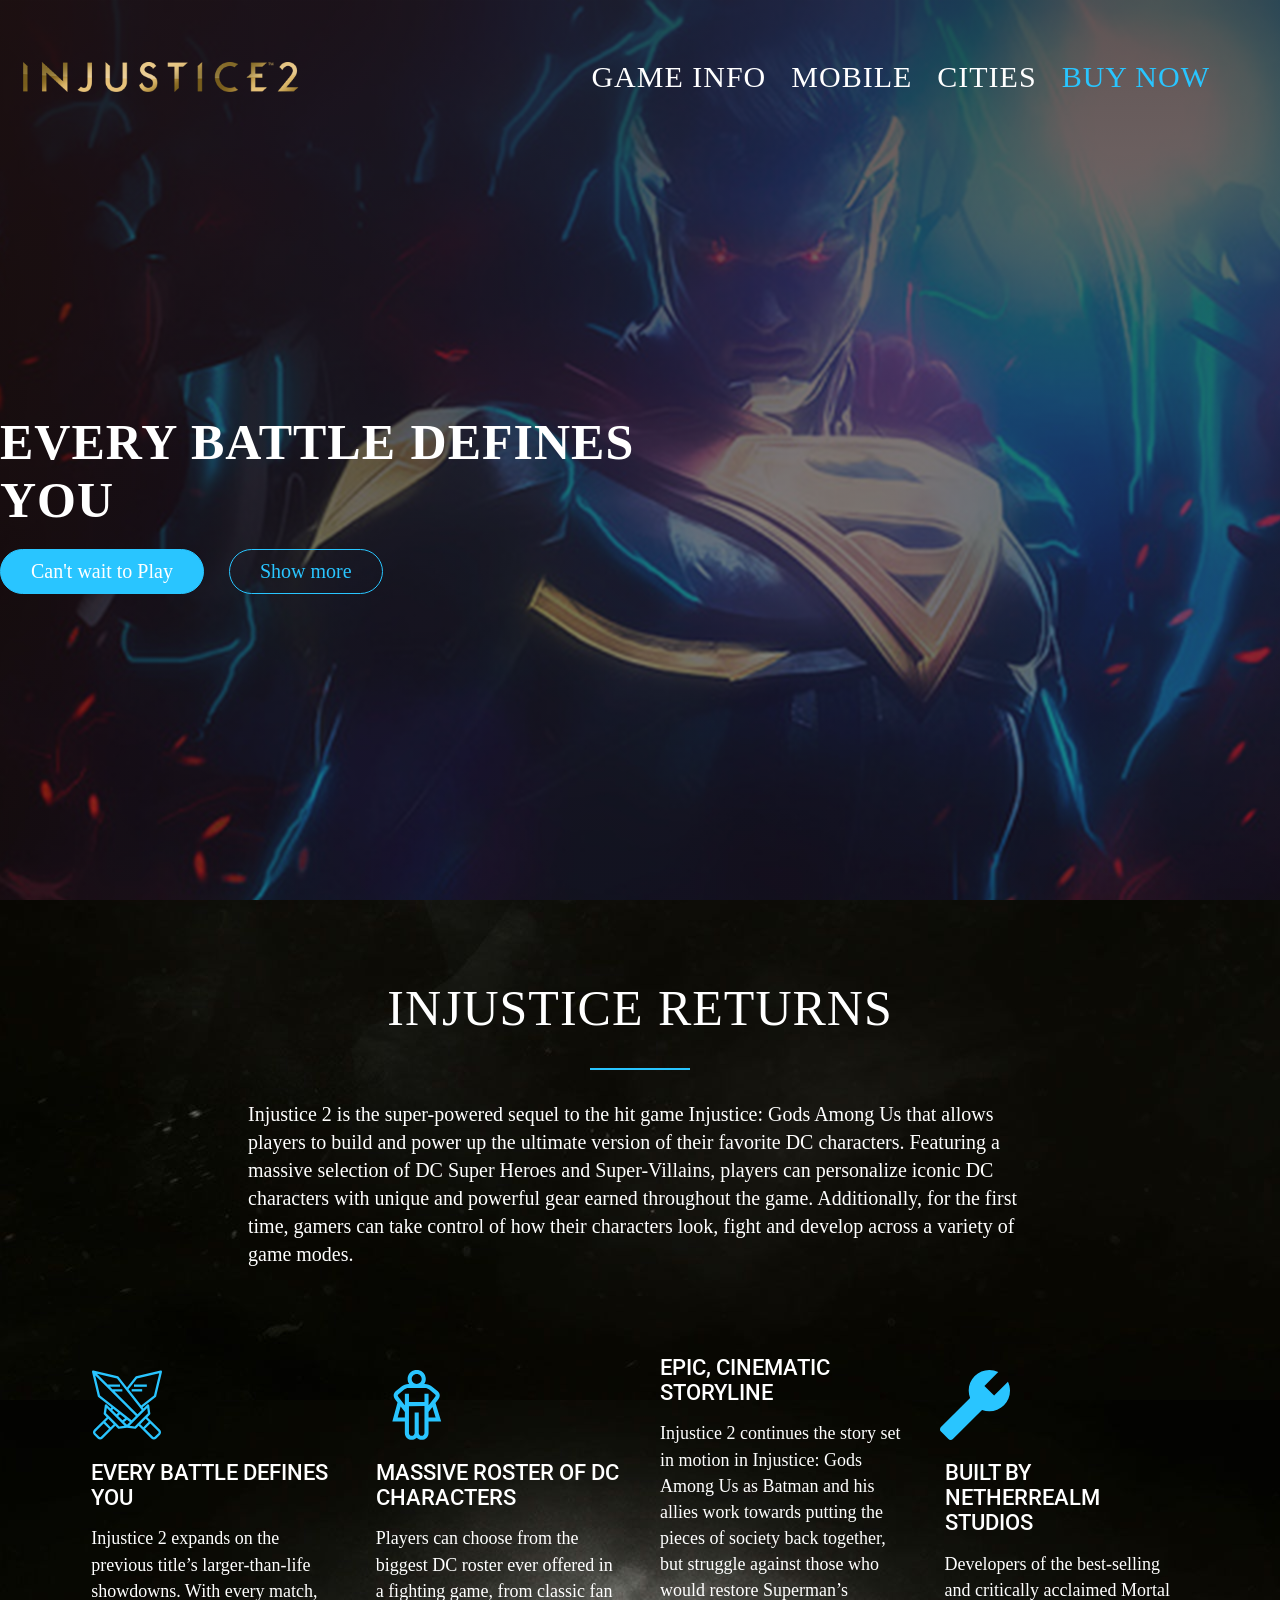
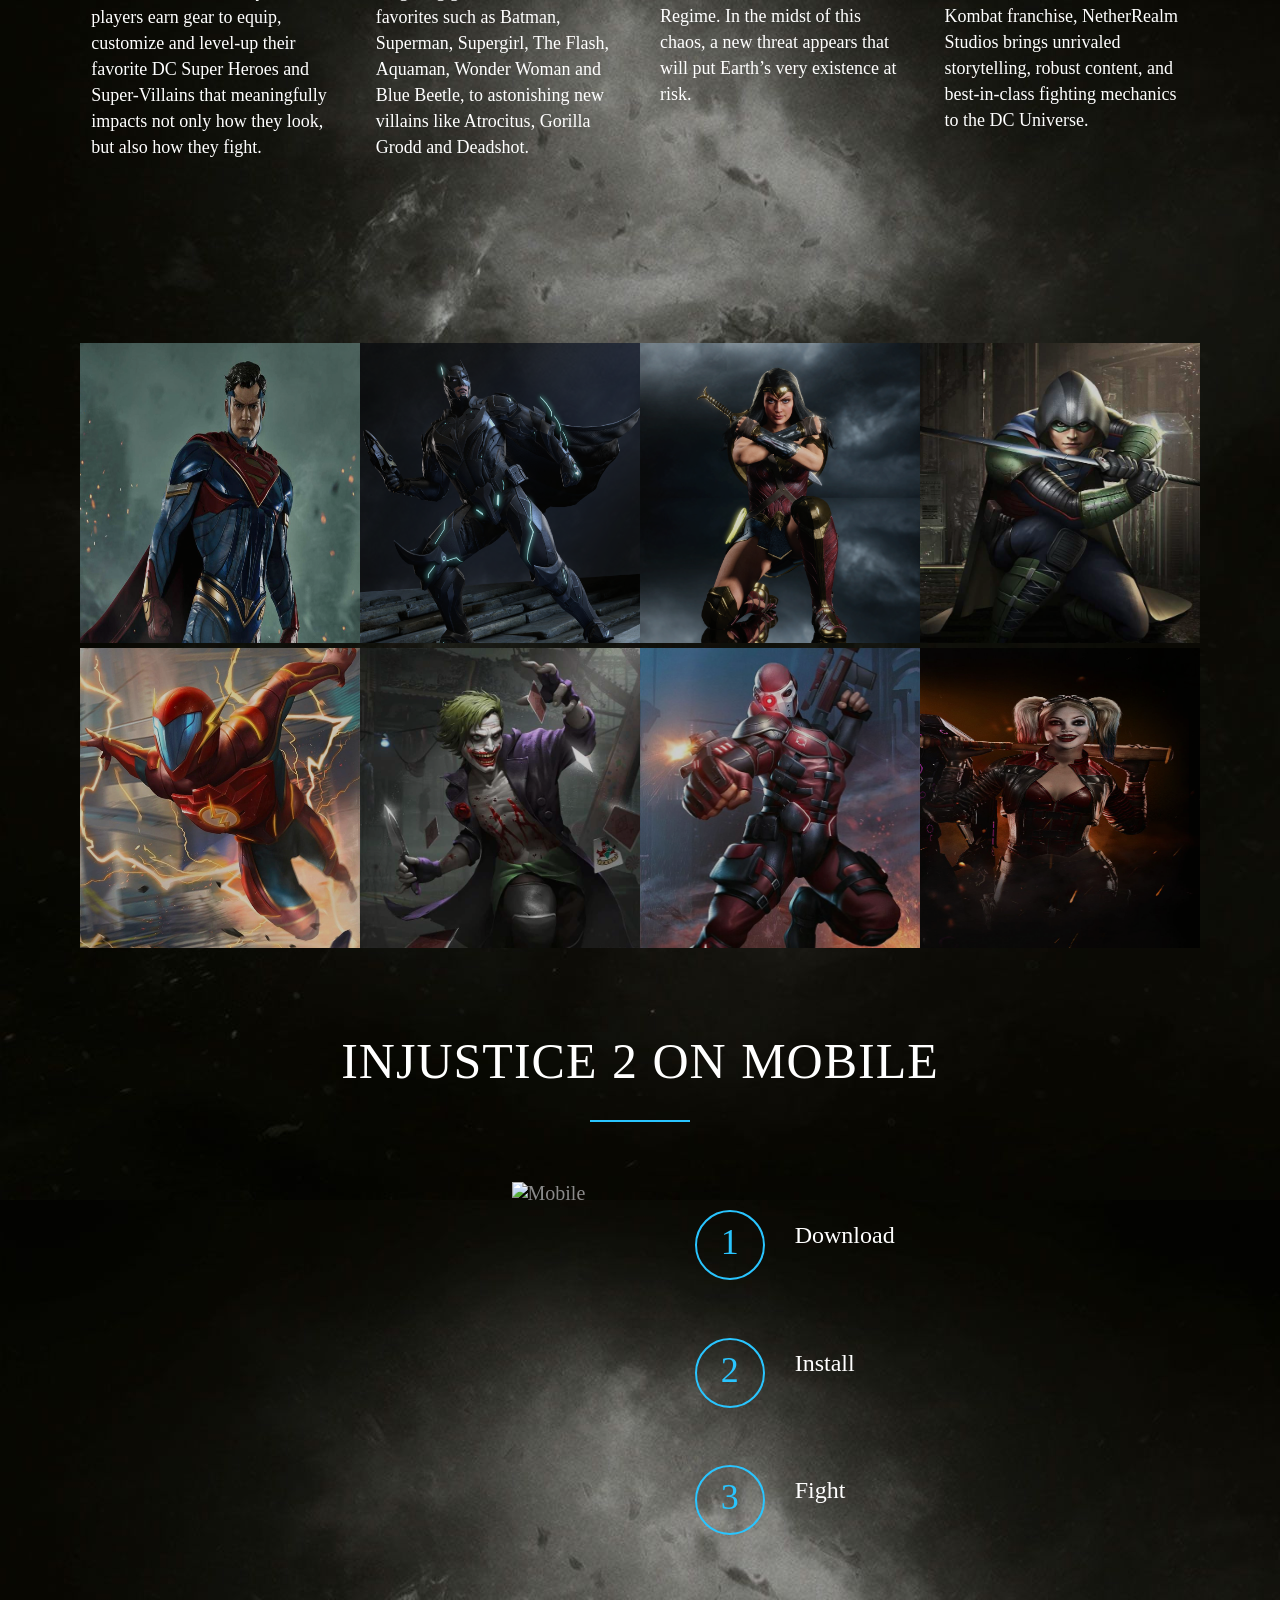
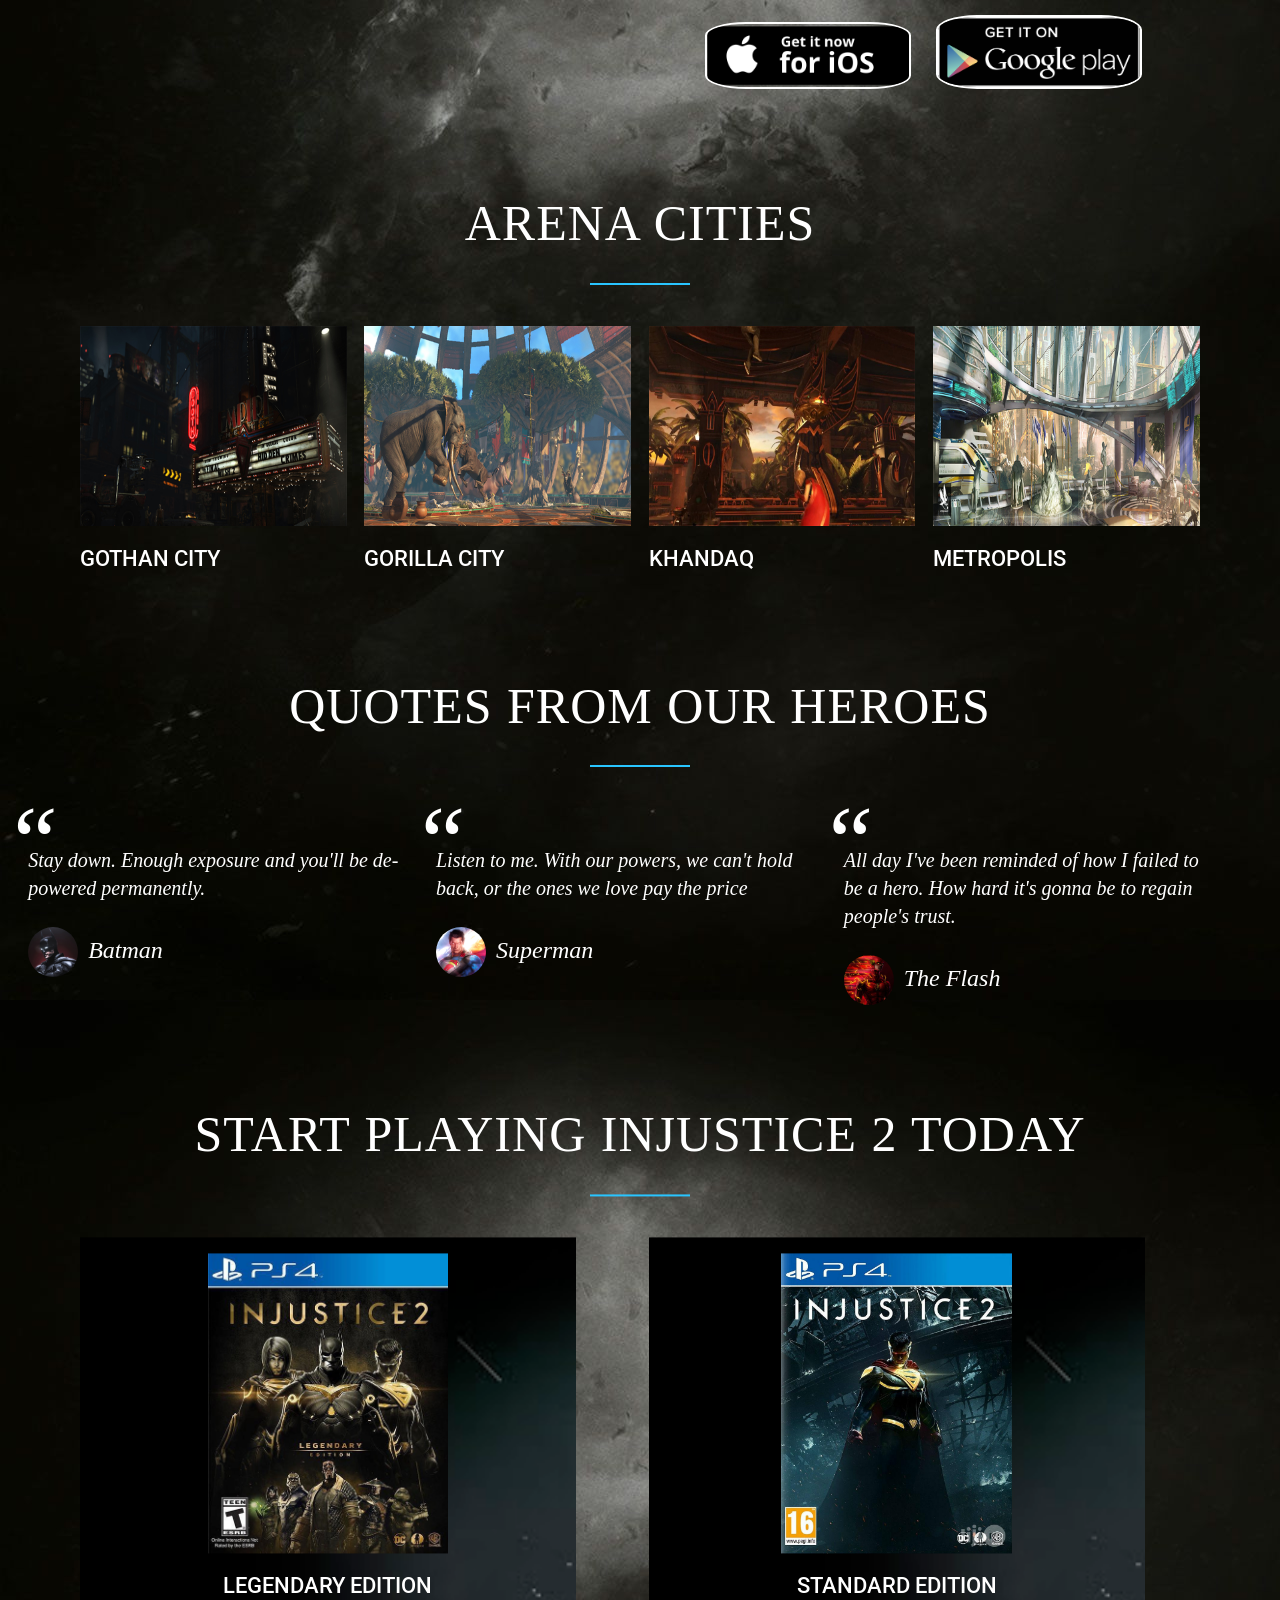
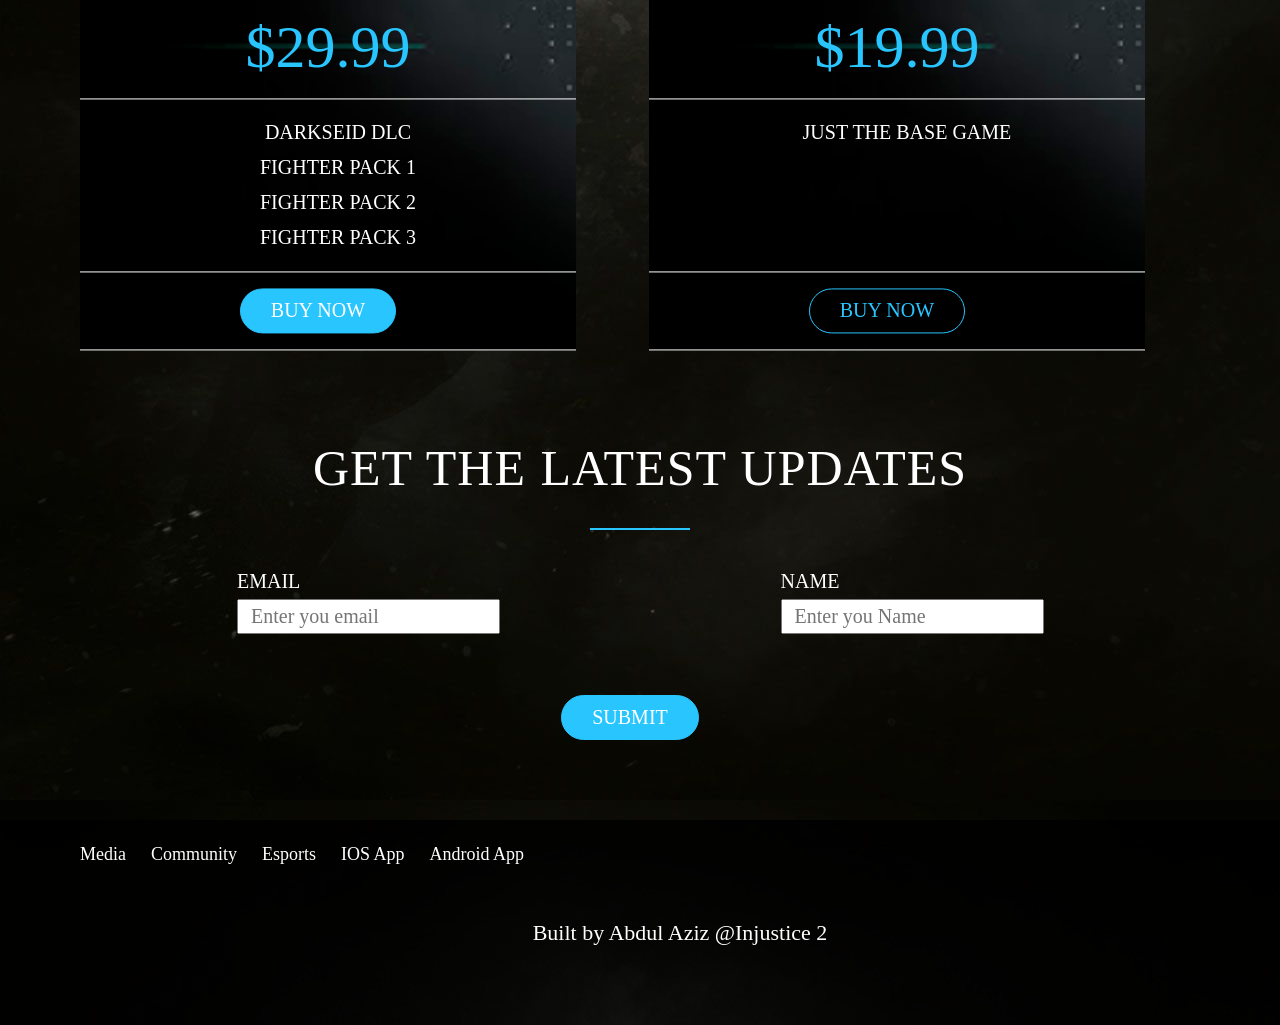
==== commit 8e0b6bf0: "Injustice 2 Fan Web Dev" ====
--- a/Source/index.html
+++ b/Source/index.html
@@ -4,6 +4,7 @@
     <meta charset="UTF-8">
     <meta http-equiv="X-UA-Compatible" content="IE=edge">
     <meta name="viewport" content="width=device-width, initial-scale=1.0">
+    <link rel="stylesheet" href="../Distribution/CSS/media Queries.css">
     <link rel="stylesheet" href="../Vendors/CSS/normalize.css">
     <link rel="stylesheet" href="../Vendors/CSS/7.1 Grid.css">
     <link rel="stylesheet" href="../Distribution/CSS/style.css">
@@ -298,8 +299,28 @@
            <a href="" class="btn btn-full">SUBMIT</a>
            </div>
        </div>
-
-   </section>
+   </section>
+   <footer>
+       <div class="row">
+           <div class = "col span-1-of-2">
+               <ul class="nom">
+                   <li><a href="#">Media</a></li>
+                   <li><a href="#">Community</a></li>
+                   <li><a href="#">Esports</a></li>
+                   <li><a href="#">IOS App</a></li>
+                   <li><a href="#">Android App</a></li>
+               </ul>
+           </div>
+           
+            <ul class="social-medias">
+            <li><a href=""><i class="fab fa-twitch"></i></a></li>
+                <li><a href=""><i class="fab fa-youtube"></i></a></li>
+                    <li><a href=""><i class="fab fa-twitter"></i></a></li>
+                        <li><a href=""><i class="fab fa-facebook-f"></i></a></li>
+            </ul>
+            <p id="context">Built by Abdul Aziz @Injustice 2</p>
+        </div>
+   </footer>
    <script src="https://kit.fontawesome.com/fc8b51f2eb.js" crossorigin="anonymous"></script>
 </body>
 </html>
--- a/Distribution/CSS/media Queries.css
+++ b/Distribution/CSS/media Queries.css
@@ -0,0 +1,59 @@
+@media Only screen and (max-width: 1200px){
+    header{
+    width: 100%;
+    background-size:cover;
+    padding-left: 100px;
+    }
+
+    .row{
+        padding: 2% 0;
+    }
+
+    .hero-text{
+        padding-left: 50px;
+    }
+}
+
+@media Only screen and (max-width: 1024px){
+    .main-nav{
+        padding-right: 10px;
+    }
+
+    .hero-text{
+        padding-right: 20px;
+    }
+
+    .hero-text h1{
+       font-size: 170%;
+    }
+
+    
+}
+
+@media Only screen and (max-width: 768px){
+    header{
+     height: 100px;
+     padding: 30px;
+     width: 150%;
+    }
+
+    .logo{
+        margin-left: 50px;
+    }
+
+    .hero-text{
+        font-size: 140%;
+    }
+
+    .btn{
+        margin: 10px;
+    }
+
+    .row{
+        margin-left: 50px;
+    }
+}
+
+@media Only screen and (max-width: 480px){
+    
+}
--- a/Distribution/CSS/style.css
+++ b/Distribution/CSS/style.css
@@ -13,14 +13,28 @@
     text-rendering: optimizeLegibility;
 }
 
+::-webkit-scrollbar {
+    width: 13px;
+  }
+
+  ::-webkit-scrollbar-thumb{
+    background: #000000cb; 
+  }
+
+
+  ::-webkit-scrollbar-thumb:hover{
+    background: #29C5FF; 
+  }
+
+
 
 header{
     background-image: linear-gradient(rgba(37, 20, 20, 0.726),rgba(37, 20, 20, 0.459)),url(../IMGS/Hero.jpg);
     background-repeat: no-repeat;
     background-size: cover;
     height: 100vh;
-    background-position: center;
-   
+    background-position: center center;
+    background-attachment: fixed;
 }
 
 .hero-text{
@@ -404,6 +418,66 @@
 .main-nav li a:active {
     border-bottom: 3px solid #29C5FF ;
 }
+
 .battle{
 fill: #29C5FF  !important;
 }
+
+.nom{
+  float: left;
+  list-style: none;
+  margin-right: 50px;
+}
+
+.nom li {
+display: inline-block;
+text-decoration: none;
+margin: 10px;
+;
+}
+
+.nom li a {
+    text-decoration: none;
+    color: #fff;
+    font-size: 90%;
+    transition: color 0.5s;
+} 
+
+.nom li a:hover{
+    color: #29C5FF;
+}
+
+.social-medias{
+    list-style: none;
+    float: right;
+    margin-top: 10px;
+}
+
+.social-medias li{
+    text-decoration: none;
+    display: inline-block;
+    margin: 20px;
+}
+
+.social-medias li a {
+    color: #fff;
+    font-size:90% ;
+    transition: color 0.5s;
+}
+
+.social-medias li a:hover {
+    color: #29C5FF
+}
+
+footer{
+    background-color: rgba(0, 0, 0, 0.863);
+    padding-bottom: 80px;
+}
+
+#context{
+color: #fff;
+margin-top: 100px;
+margin-left: 80px ;
+text-align: center;
+font-size: 110%;
+}
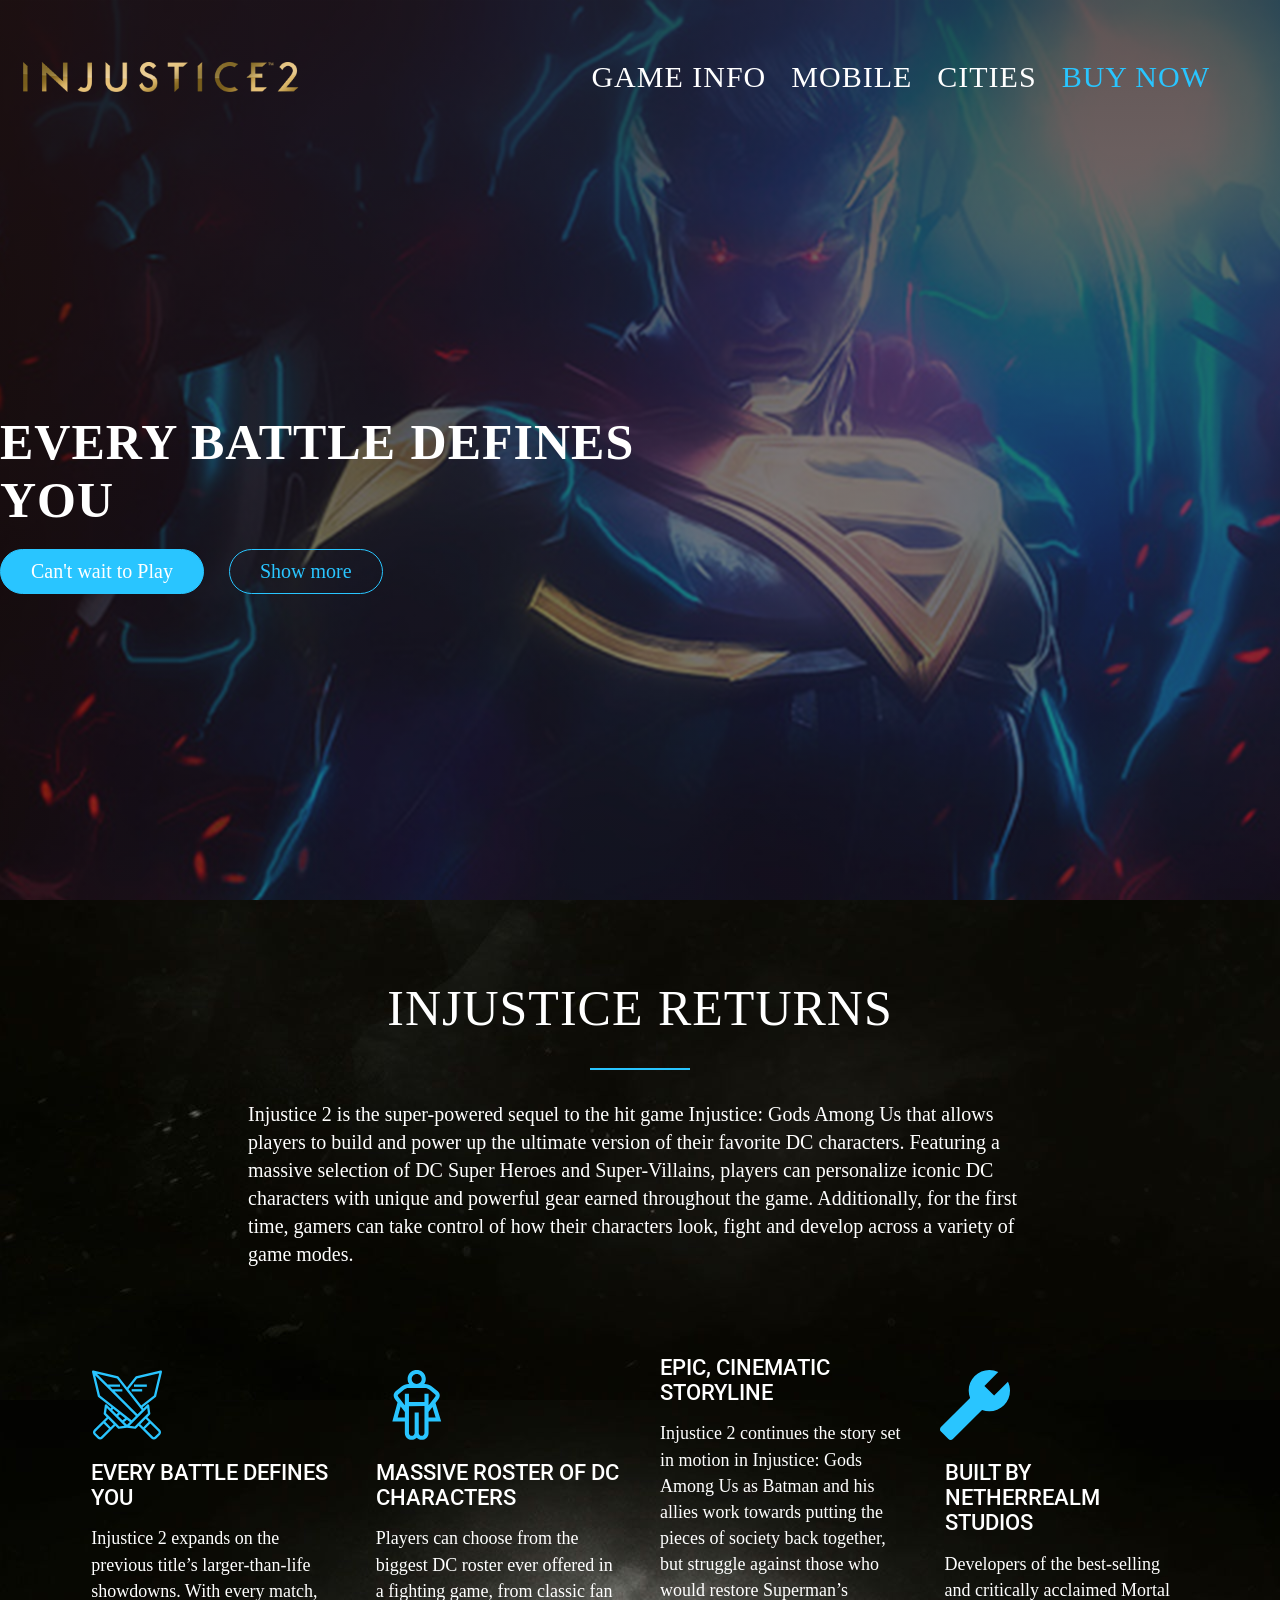
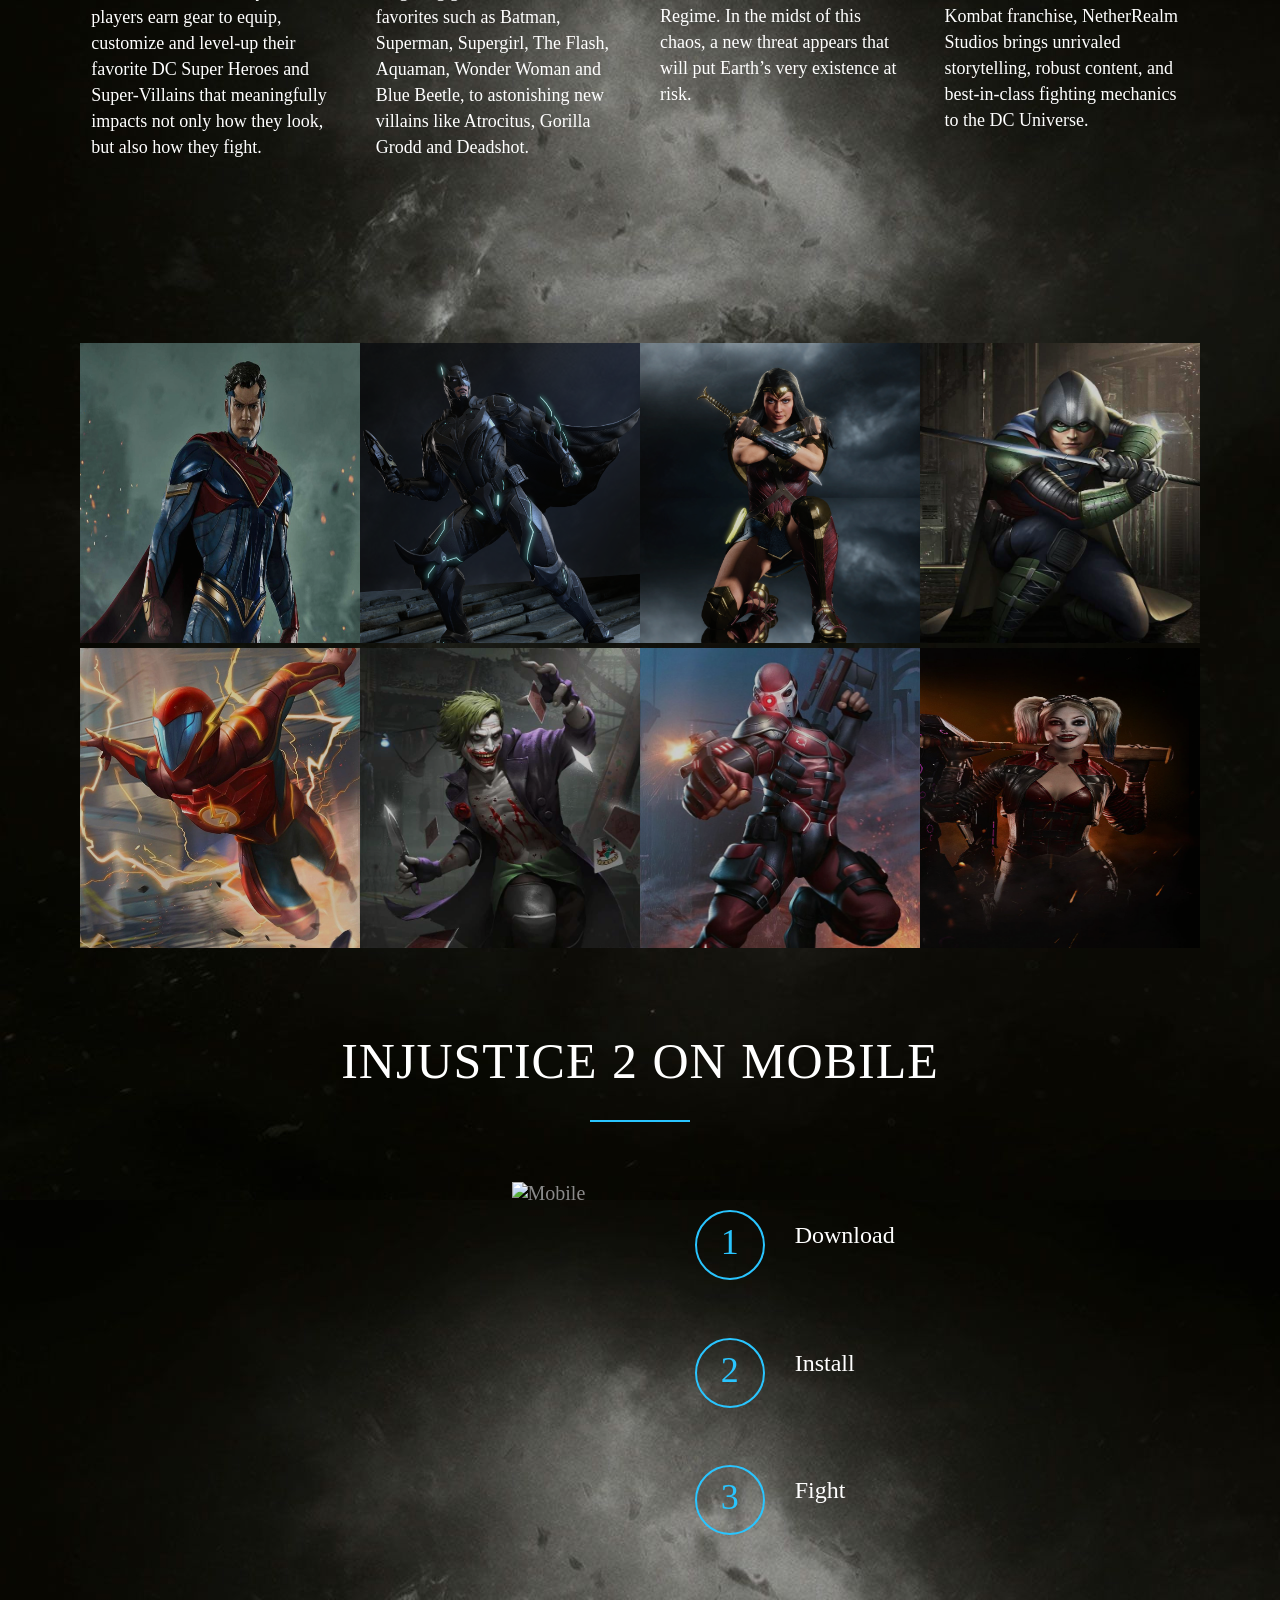
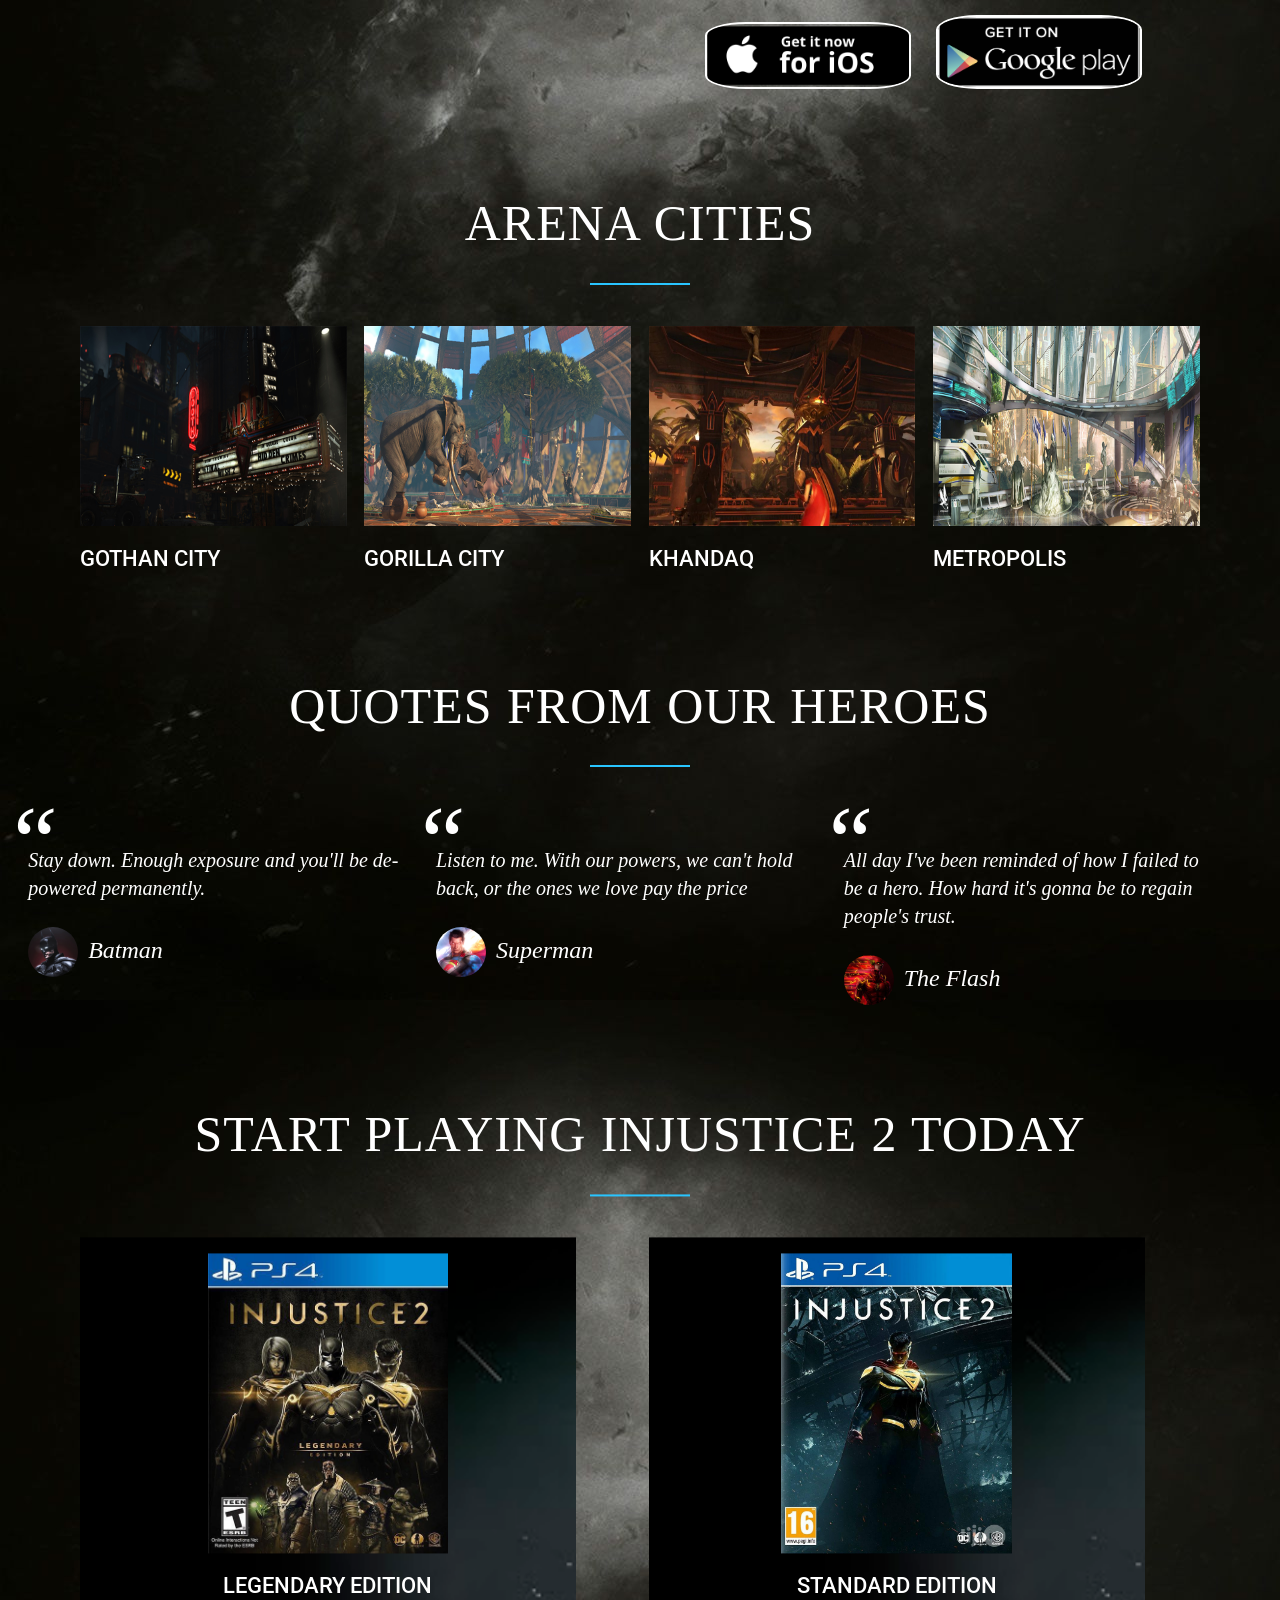
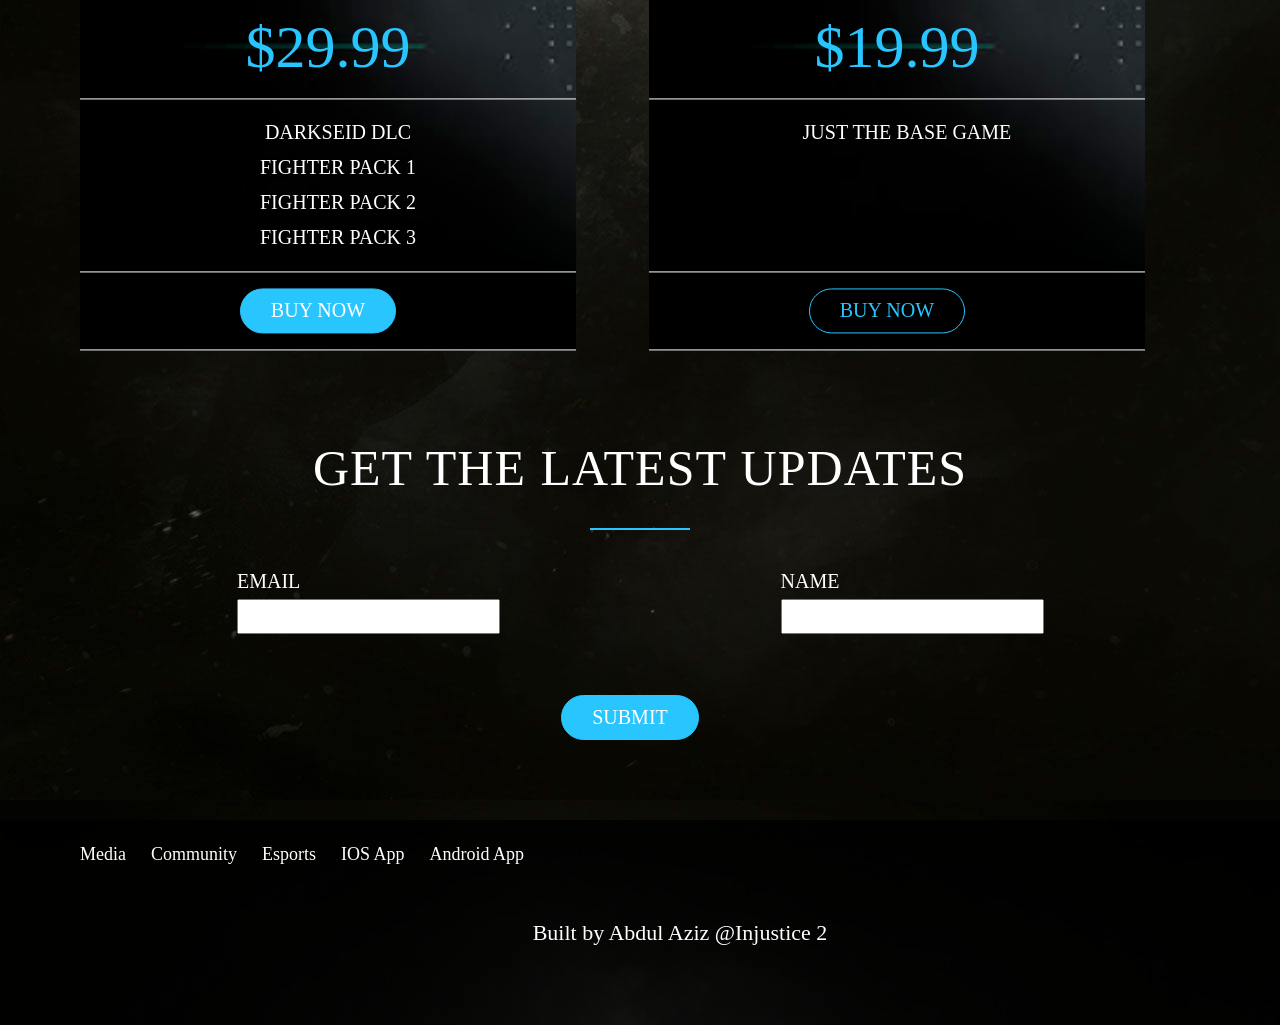
==== commit ce2d8d92: "injustice Fan Web Dev" ====
--- a/Source/index.html
+++ b/Source/index.html
@@ -3,7 +3,7 @@
 <head>
     <meta charset="UTF-8">
     <meta http-equiv="X-UA-Compatible" content="IE=edge">
-    <meta name="viewport" content="width=device-width, initial-scale=1.0">
+    <meta name="viewport" content="width=device-width, initial-scale=1.0, maximum-scale=1.0, user-scalable=no" />
     <link rel="stylesheet" href="../Distribution/CSS/media Queries.css">
     <link rel="stylesheet" href="../Vendors/CSS/normalize.css">
     <link rel="stylesheet" href="../Vendors/CSS/7.1 Grid.css">
@@ -287,11 +287,11 @@
                <div class="row"> 
         <div class="col span-1-of-2 ">
             <label for="">EMAIL</label>
-            <input type="email" placeholder="Enter you email" required>
+            <input type="email" placeholder="" required>
                    </div>
                    <div class="col span-1-of-2">
                     <label for="">NAME</label>
-                    <input type="text" placeholder="Enter you Name">
+                    <input type="text" placeholder="">
                            </div>
                </div>
            </form>
--- a/Distribution/CSS/media Queries.css
+++ b/Distribution/CSS/media Queries.css
@@ -1,59 +1,269 @@
-@media Only screen and (max-width: 1200px){
-    header{
-    width: 100%;
-    background-size:cover;
+@media only screen and (max-width: 1200px){
+
+    *{
+        margin: 0;
+        padding: 0;
+    }
+
+
+   header{
+       width: 105vw;
+   }
+   .logo{
+       padding-left: 30px;
+   }
+   .hero-text{
+       padding-left: 30px;
+   }
+}
+
+@media only screen and (max-width: 1024px){
+
+    header{
+        height: 100vh;
+        width: 100vw;
+    }
+
+    .logo{
     padding-left: 100px;
     }
 
-    .row{
-        padding: 2% 0;
+    .main-nav{
+        padding-right: 30px;
+    }
+    
+    section{
+          padding: 30px 0;
+    }
+}
+
+@media only screen and (max-width: 768px){
+
+body{
+    font-size: 20px;
+}
+
+    header{
+        height: 100vh !important;
+        width:100vw !important;
+        padding-top: 50px;
     }
 
     .hero-text{
-        padding-left: 50px;
-    }
-}
-
-@media Only screen and (max-width: 1024px){
+        width: 100%;
+        padding-left: 20%;
+        padding-top: 20px;
+        margin-left: 250px;
+        font-size: 90%;
+    }
+
+    .logo{
+        position: relative;
+        bottom: 40px;
+    }
+
     .main-nav{
-        padding-right: 10px;
+        display: none;
+    }
+
+    section{
+    width: 100vw;
+    font-size: 65%;
+    }
+
+    footer{
+            width: 100vw;
+            
+    }
+}
+
+@media only screen and (max-width: 600px){
+ body{
+     font-size: 20px;
+ }
+
+
+    header{
+        background-image: linear-gradient(rgba(37, 20, 20, 0.726),rgba(37, 20, 20, 0.459)),url(../IMGS/iphones.jpg) !important;
+        background-position: center center;
+        height: 100vh !important;
+        width: 100vw !important;
     }
 
     .hero-text{
-        padding-right: 20px;
-    }
-
-    .hero-text h1{
-       font-size: 170%;
-    }
+        width: 100%;
+        padding-left: 5%;
+        margin-left: 220px;
+        padding-top:1px ;
+        font-size: 80%;
+    }
+
+    .logo{
+        height: 130px !important;
+    }
+
+    .col{
+        width: 100% !important;
+    }
+
+    .box p{
+        font-size: 600%;
+        line-height: 145%;
+    }
+
+    .price-box {
+       width: 100% !important;
+    }
+
+    .inj-mobile{
+        transform: translate(-45%);
+    }
+
+    .steps{
+        margin-left: 100px;
+        font-size: 120%;
+    }
+
+
 
     
-}
-
-@media Only screen and (max-width: 768px){
-    header{
-     height: 100px;
-     padding: 30px;
-     width: 150%;
-    }
-
-    .logo{
-        margin-left: 50px;
+    .num{
+        padding-top: 20px !important;
+        
+    }
+
+
+    section{
+        width: 100vw;
+        font-size: 60%;
+        }
+
+        .super img{
+            width: 100% !important;
+         height: 100px !important;
+        }
+
+        .section-plan{
+            padding-bottom: 200px;
+        }
+
+
+    
+        footer{
+                width: 100vw;
+                
+        }
+}
+
+@media screen and (max-width:380px){
+    *{
+        margin: 0;
+        padding: 0;
+    }
+
+    body{
+        font-size: 20px;
+    }
+
+    header{
+        background-image: linear-gradient(rgba(37, 20, 20, 0.726),rgba(37, 20, 20, 0.459)),url(../IMGS/iphones.jpg) !important;
+        background-position: center center;
+        height: 100vh !important;
+        width: 100vw !important;
+        padding-right: 100px;
+    }
+
+    .logo{
+        padding-left: 70px;
     }
 
     .hero-text{
-        font-size: 140%;
-    }
-
-    .btn{
-        margin: 10px;
-    }
-
-    .row{
-        margin-left: 50px;
-    }
-}
-
-@media Only screen and (max-width: 480px){
-    
-}+      transform: translate(-110%,-25%)!important;
+      font-size: 60%;
+     width: 100vw;
+    }
+
+    .inj-mobile{
+        width: 100%;
+    }
+
+    .price-box {
+        width: 100% !important
+     }
+
+     .price img{
+         width: 100% !important;
+     }
+
+     blockquote{
+         margin-top: 30px;
+         margin-left: 10px;
+     }
+
+     #btn-form{
+         margin-left: 15px;
+     }
+
+    section{
+        width: 100vw;
+        font-size: 90%;
+        }
+
+        .copy{
+            line-height: 140% !important;
+            width: 70vw !important;
+        }
+
+        .num{
+            padding-bottom: 60px;
+        }
+
+        footer{
+            width: 100vw;
+            font-size: 50%;
+        
+            
+    }
+}
+
+    @media screen and (max-width:320px){
+        header{
+            background-image: linear-gradient(rgba(37, 20, 20, 0.726),rgba(37, 20, 20, 0.459)),url(../IMGS/iphones.jpg) !important;
+            background-position: center center;
+            height: 100vh !important;
+            width: 100vw !important;
+        }
+
+        .hero-text{
+            transform: translate(-50%,-25%)!important;
+            font-size: 70%;
+            width: 100%;
+            padding:20px;
+           margin: 10px;
+           padding: 0 0;
+          }
+
+          .logo{
+           height: 80px !important;  
+           padding-right: 70px;
+          }
+
+          .copy{
+              width: 110% !important;
+              font-size: 70%;
+          }
+        
+          .steps{
+              font-size: 80%;
+          }
+          
+
+          footer{
+            width: 100vw;
+            font-size: 50%;
+          }
+
+          #btn-form{
+            margin-left: 35px;
+        }
+    }
--- a/Distribution/CSS/style.css
+++ b/Distribution/CSS/style.css
@@ -11,6 +11,7 @@
     font-size: 20px;
     font-weight: 300;
     text-rendering: optimizeLegibility;
+    overflow-x: hidden;
 }
 
 ::-webkit-scrollbar {
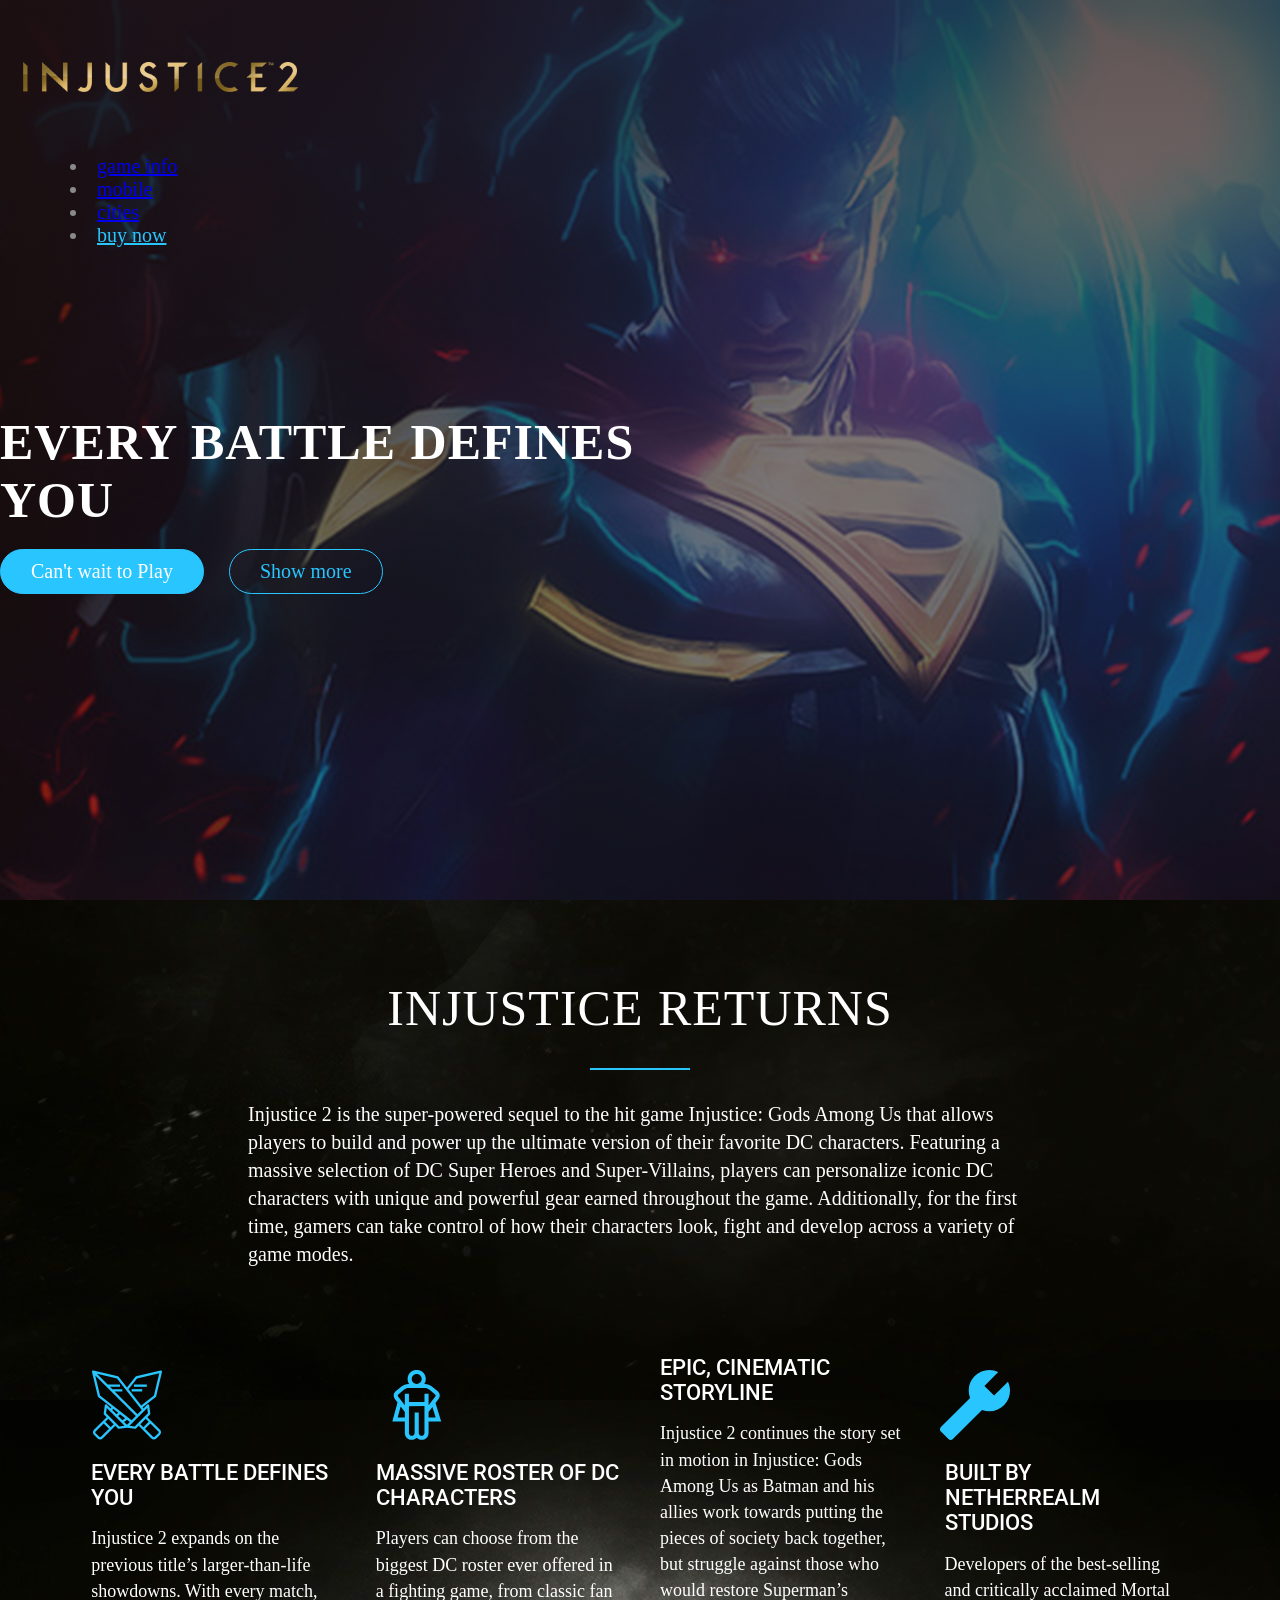
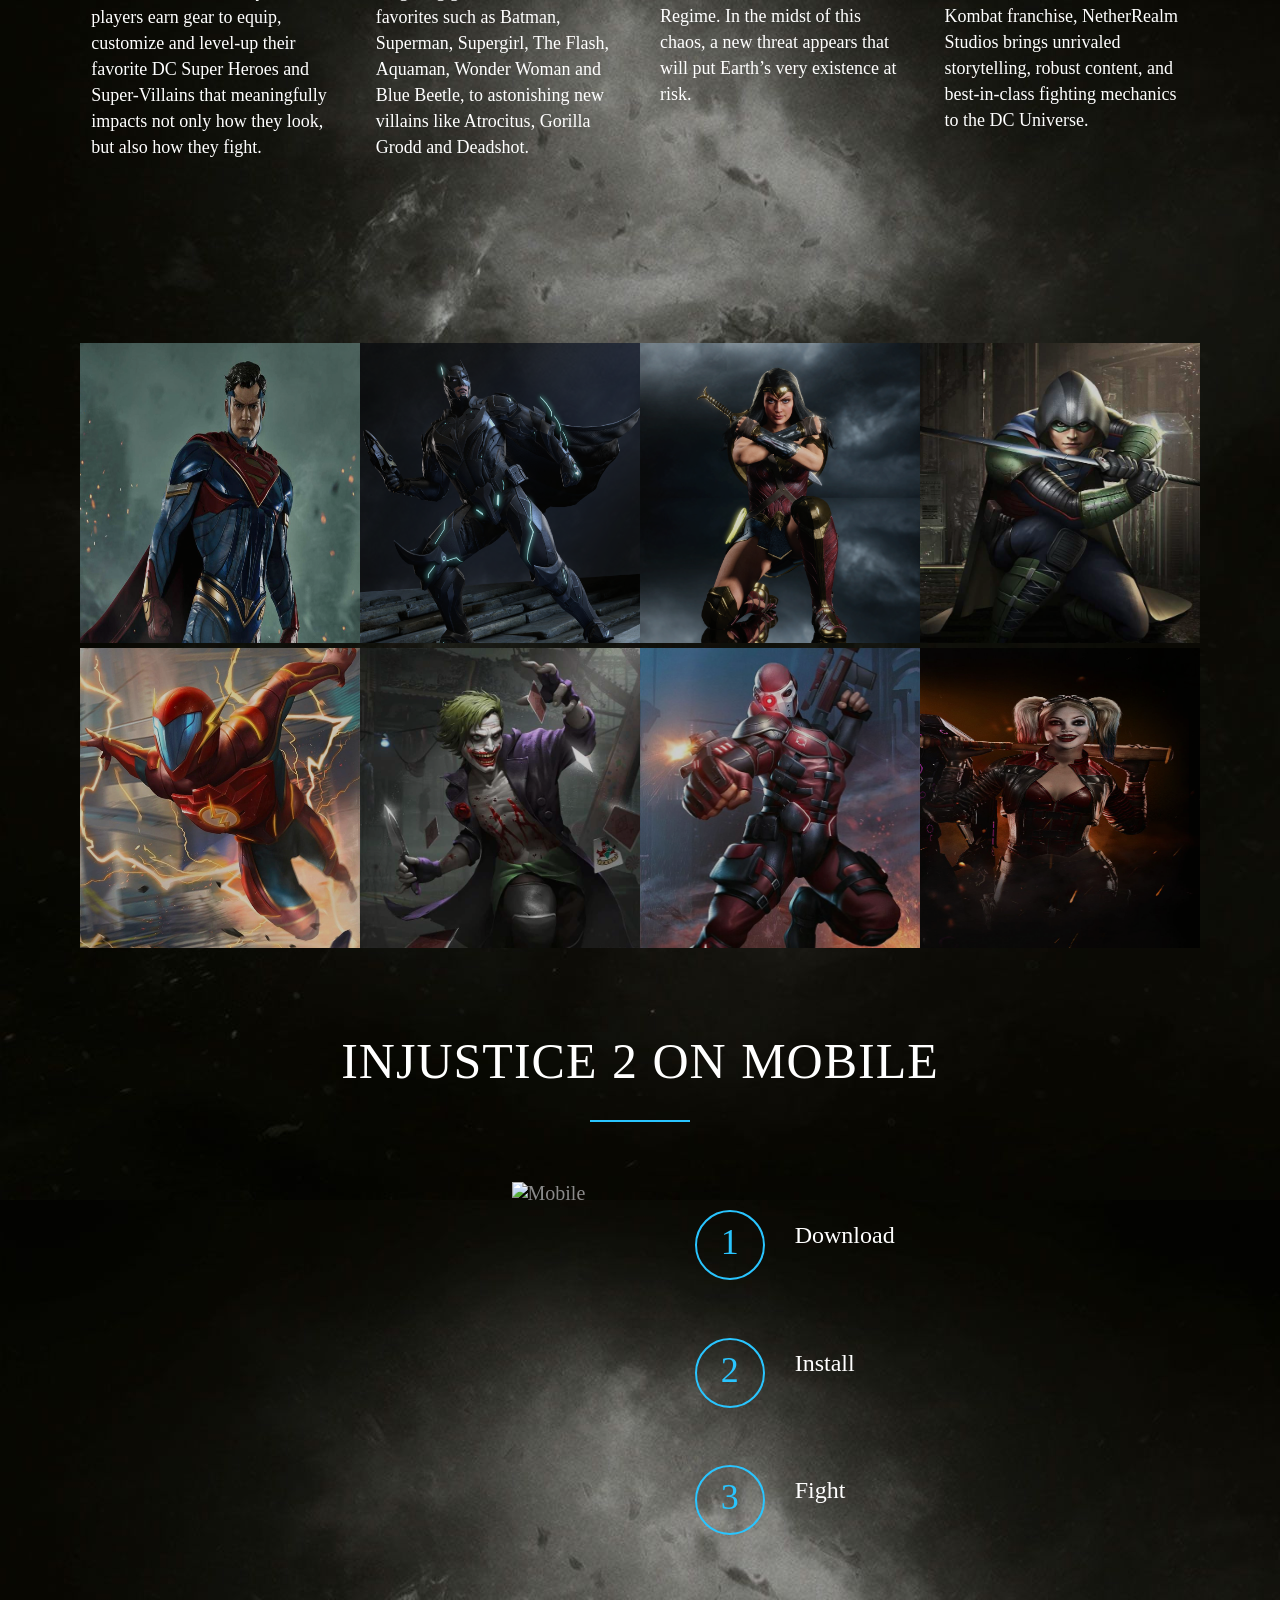
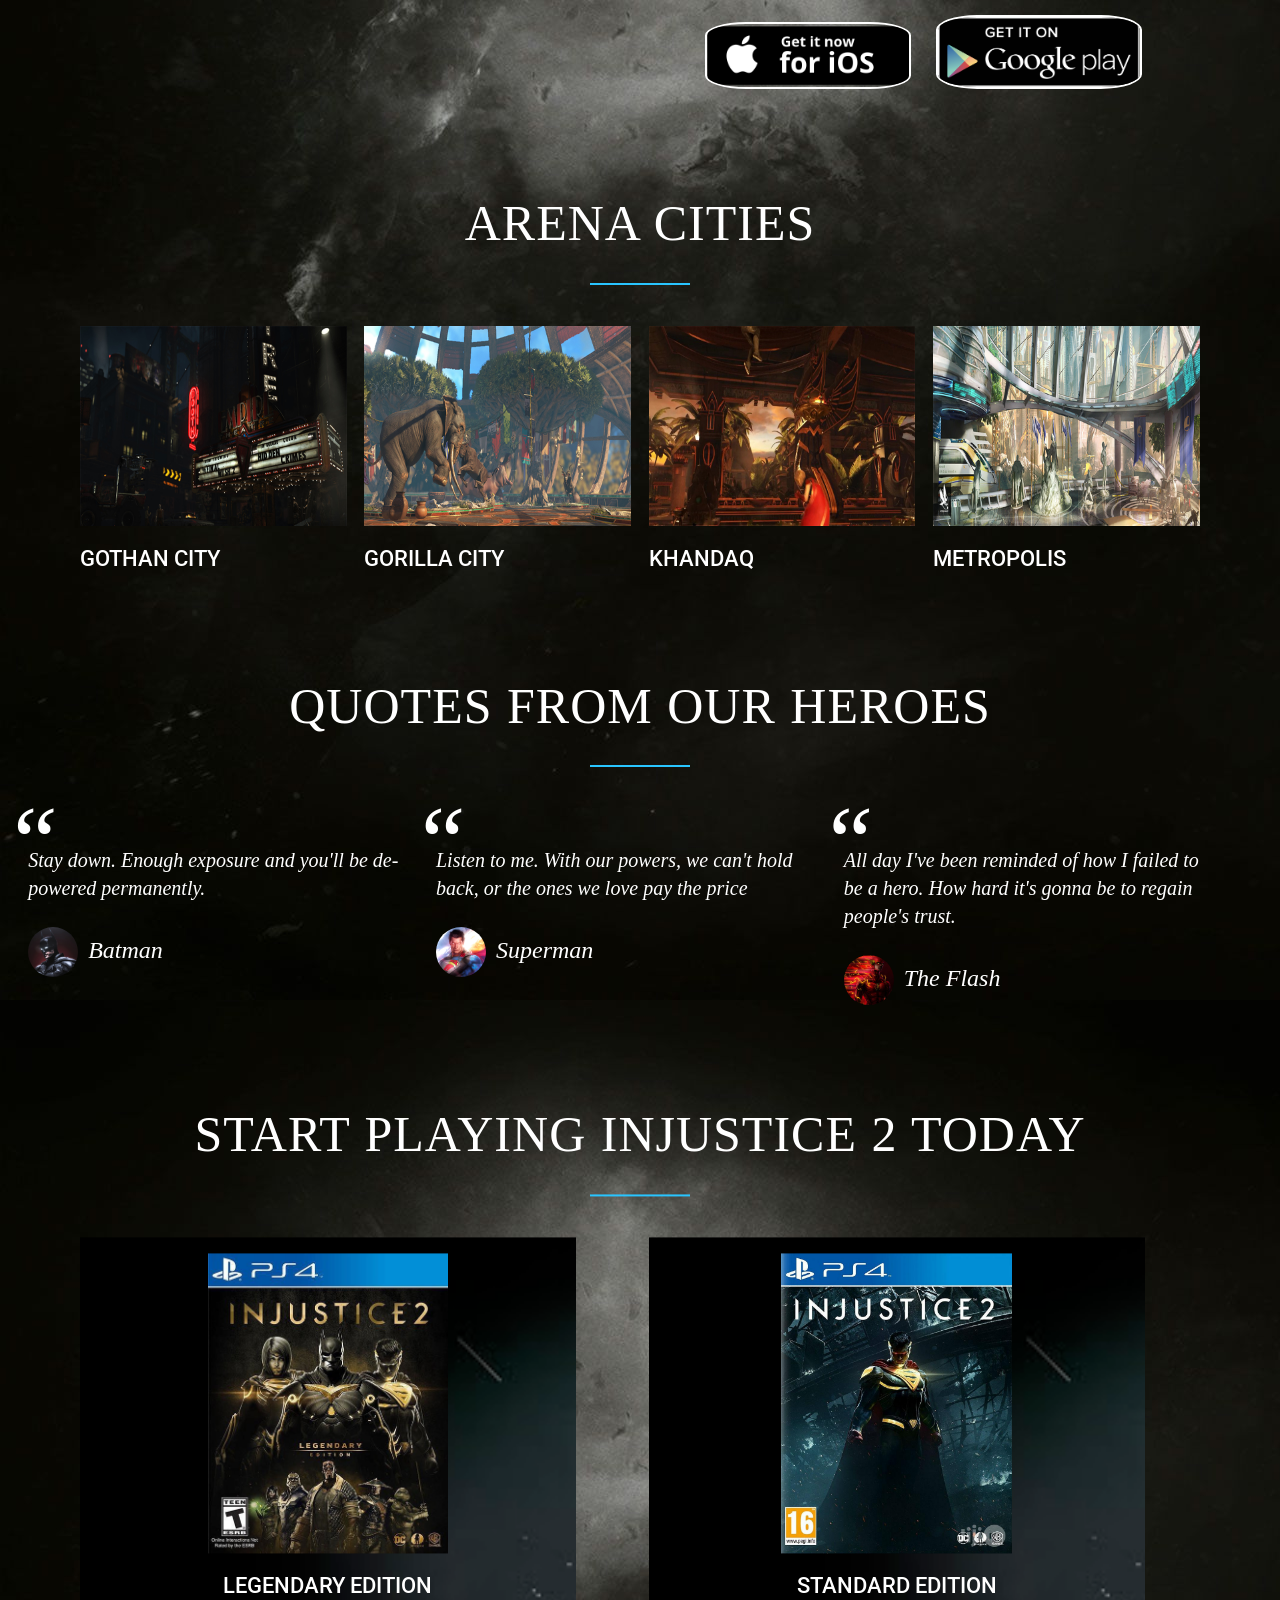
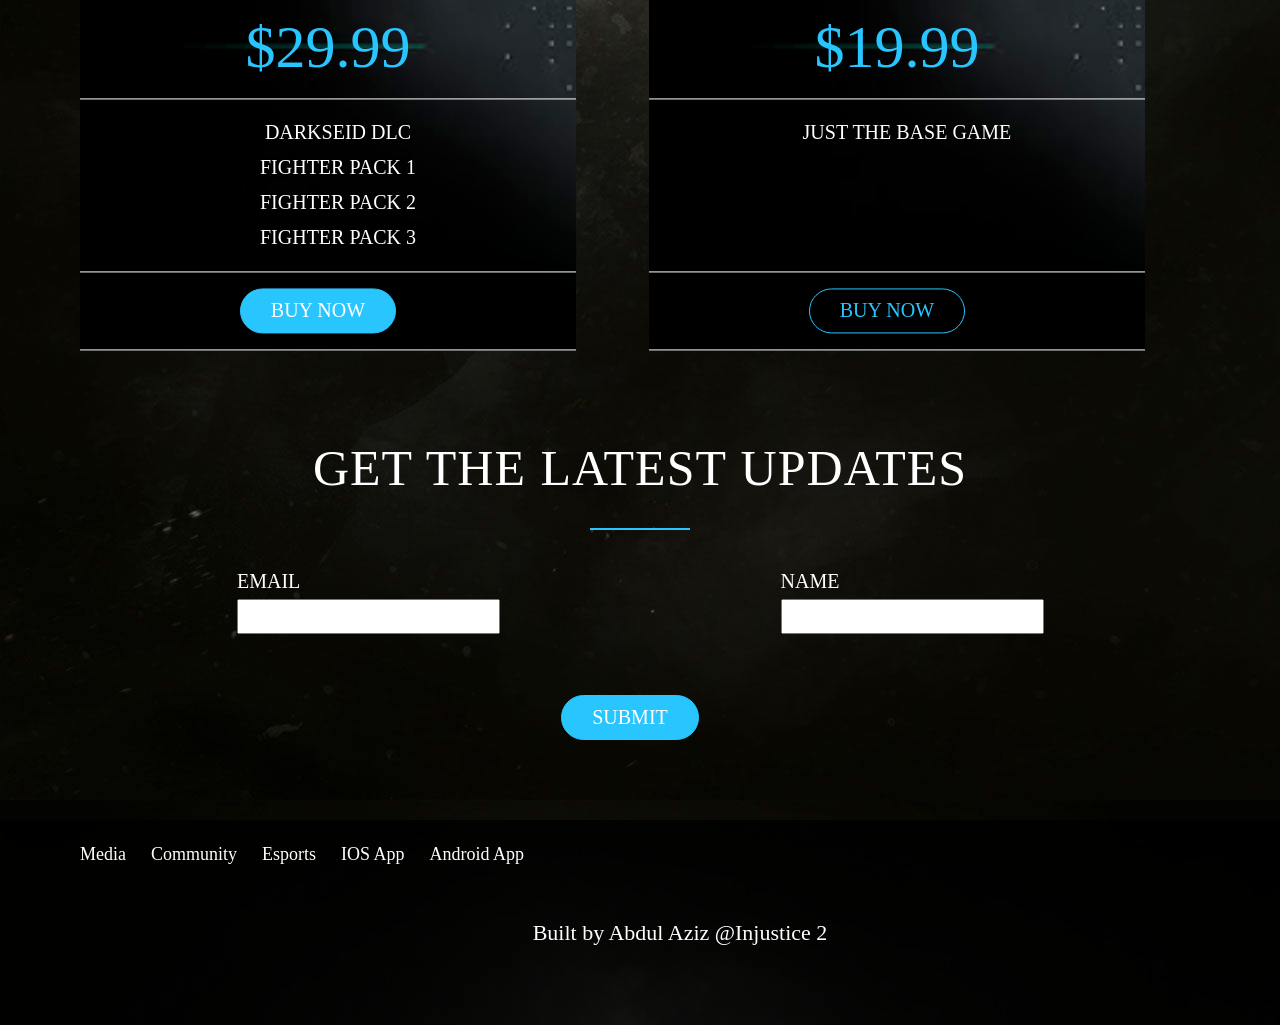
==== commit 51c4c0ce: "injustice 2 Fan Web Dev" ====
--- a/Source/index.html
+++ b/Source/index.html
@@ -18,7 +18,8 @@
        <nav>
            <div class="row">
                <img src="../Distribution/IMGS/Logo.png" alt="Injustice 2" class="logo">
-           <ul class="main-nav">
+
+           <ul class="main-nav"></ul>
                <li><a href="#">game info</a></li>
                <li><a href="#">mobile</a></li>
                <li><a href="#">cities</a></li>
@@ -26,6 +27,10 @@
            </ul>
            </div>
        </nav>
+
+       <a class="ham" ><i class="fas fa-bars"></i></a>
+               <a class="x"><i class="fas fa-times"></i></a>
+
        <div class="hero-text">
            <h1>Every Battle Defines You</h1>
            <a href="#" class="btn btn-full">Can't wait to Play</a>
@@ -322,5 +327,6 @@
         </div>
    </footer>
    <script src="https://kit.fontawesome.com/fc8b51f2eb.js" crossorigin="anonymous"></script>
+   <script src="../Source/jS/app.js"></script>
 </body>
 </html>
--- a/Distribution/CSS/media Queries.css
+++ b/Distribution/CSS/media Queries.css
@@ -17,6 +17,12 @@
    }
 }
 
+@media only screen and (max-width:992px){
+    .ham{
+        display: none;
+    }
+}
+
 @media only screen and (max-width: 1024px){
 
     header{
@@ -47,6 +53,27 @@
         height: 100vh !important;
         width:100vw !important;
         padding-top: 50px;
+    }
+
+    .ham{
+        display: block !important;
+        float: right;
+        margin-right: 30px;
+        color: white;
+        cursor: pointer;
+        font-size: 150%; 
+        margin-top:-150px;
+    }
+
+    .x{
+        display: block;
+        float: right;
+        margin-left: 100px;
+        transform: translate(-150%);
+        color: white;
+        font-size: 150%;
+        cursor: pointer;
+        margin-top:-160px;
     }
 
     .hero-text{
@@ -63,8 +90,34 @@
     }
 
     .main-nav{
-        display: none;
-    }
+      display: none;
+        font-size: 60%;
+        transform: translateX(10%);
+    transition: all 0.5s ease-in;
+    margin-top: -150px !important;
+    
+    }
+
+    @keyframes navLinkFade{
+        from{
+          opacity:0;
+          transform: translateY(-50px);
+        }
+        to{
+          opacity: 1;
+          transform: translateY(0px);
+        }
+      }
+
+    .main-nav li{
+        display: block;
+        width: 50%;
+        margin: 10px;
+        float: right ;
+        
+    }
+
+
 
     section{
     width: 100vw;
@@ -98,6 +151,19 @@
         font-size: 80%;
     }
 
+    .ham {
+        padding-top: 18px;
+    }
+
+    .x {
+        padding-top: 18px;
+    }
+
+    .main-nav{
+        padding-left: 90px;
+        font-size: 50%;
+    }
+
     .logo{
         height: 130px !important;
     }
@@ -181,6 +247,18 @@
       transform: translate(-110%,-25%)!important;
       font-size: 60%;
      width: 100vw;
+    }
+
+    .ham{
+       transform: translate(450%);
+    }
+
+    .x{
+        transform: translate(450%,10%);
+    }
+
+    .main-nav{transform: translate(43%);
+      width: 200vw;
     }
 
     .inj-mobile{
@@ -243,6 +321,20 @@
            padding: 0 0;
           }
 
+          .ham{
+              padding-top:45px
+          }
+
+          .x {
+            padding-top:45px
+          }
+
+          .main-nav{
+          position: relative;
+          top: 40px;
+          right: 10px;
+          }
+
           .logo{
            height: 80px !important;  
            padding-right: 70px;
--- a/Distribution/CSS/style.css
+++ b/Distribution/CSS/style.css
@@ -12,6 +12,14 @@
     font-weight: 300;
     text-rendering: optimizeLegibility;
     overflow-x: hidden;
+}
+
+.ham {
+    display: none;
+}
+
+.x{
+    display: none;
 }
 
 ::-webkit-scrollbar {
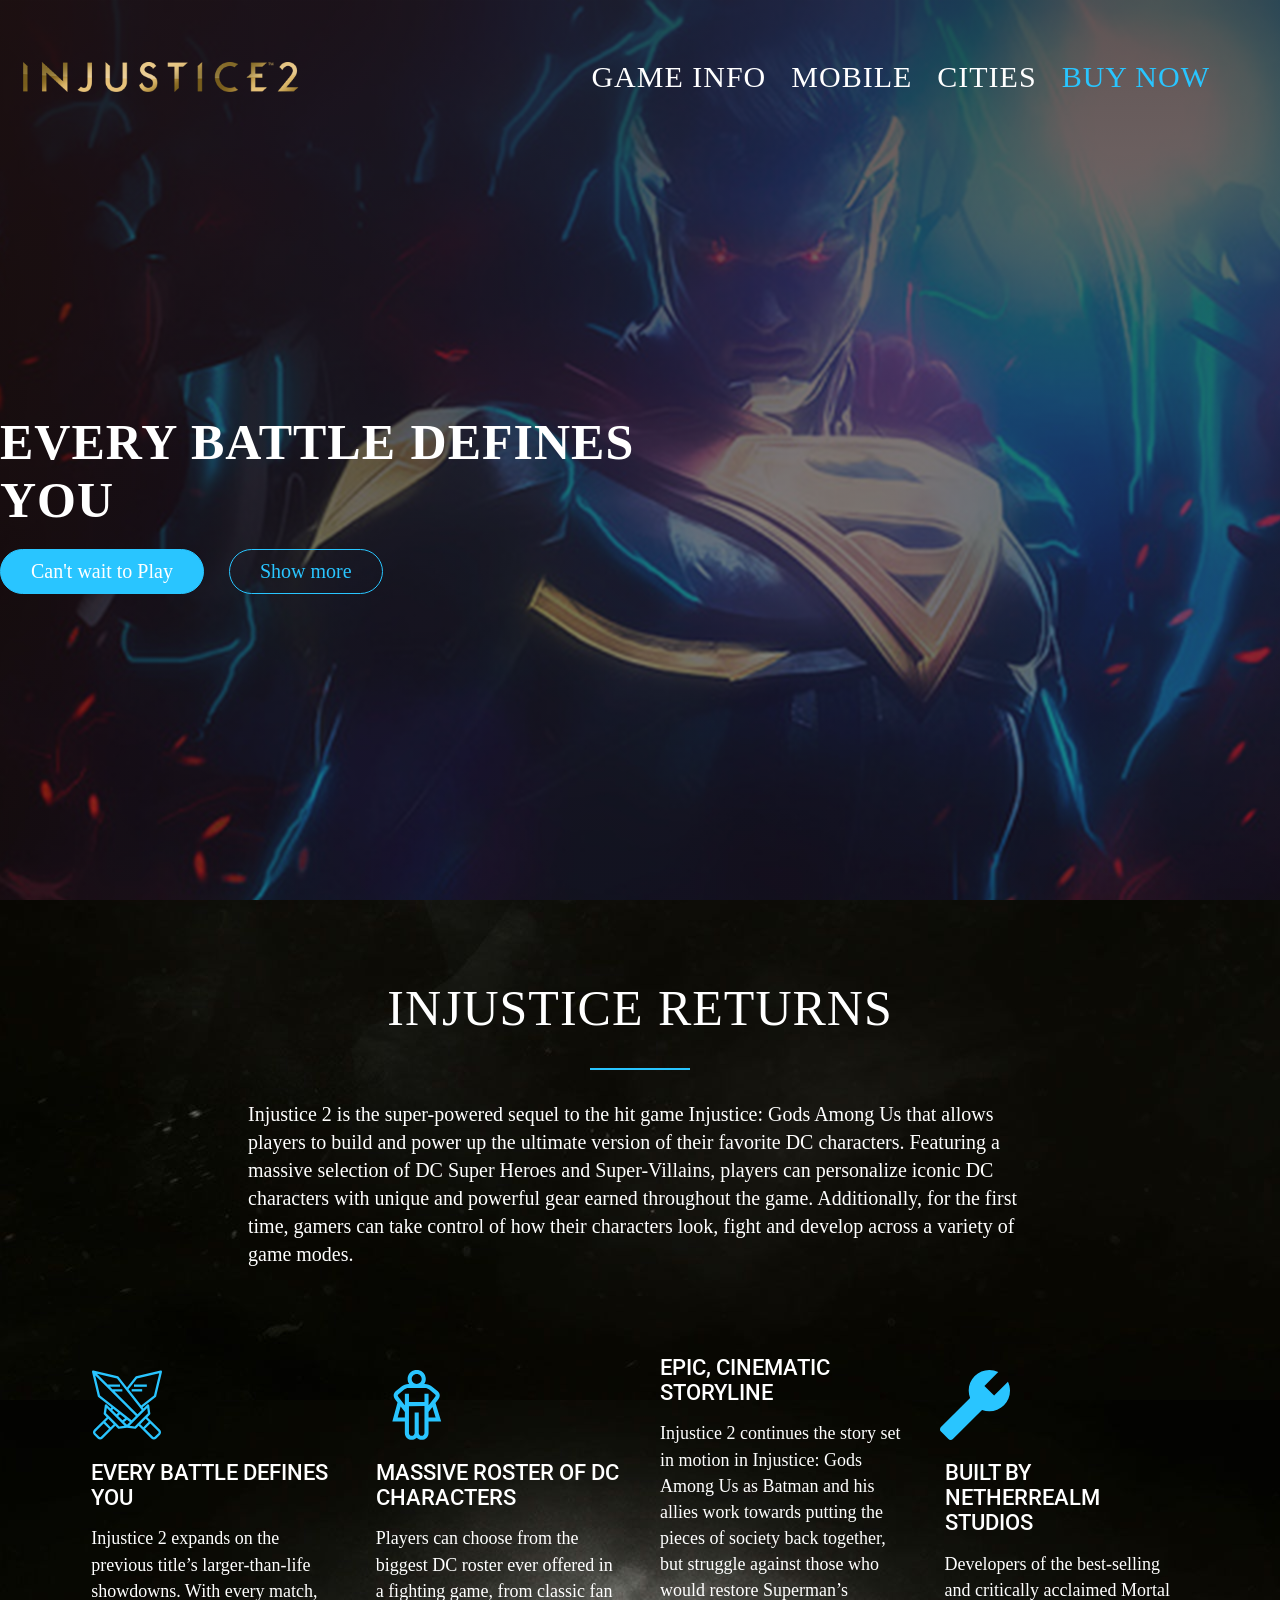
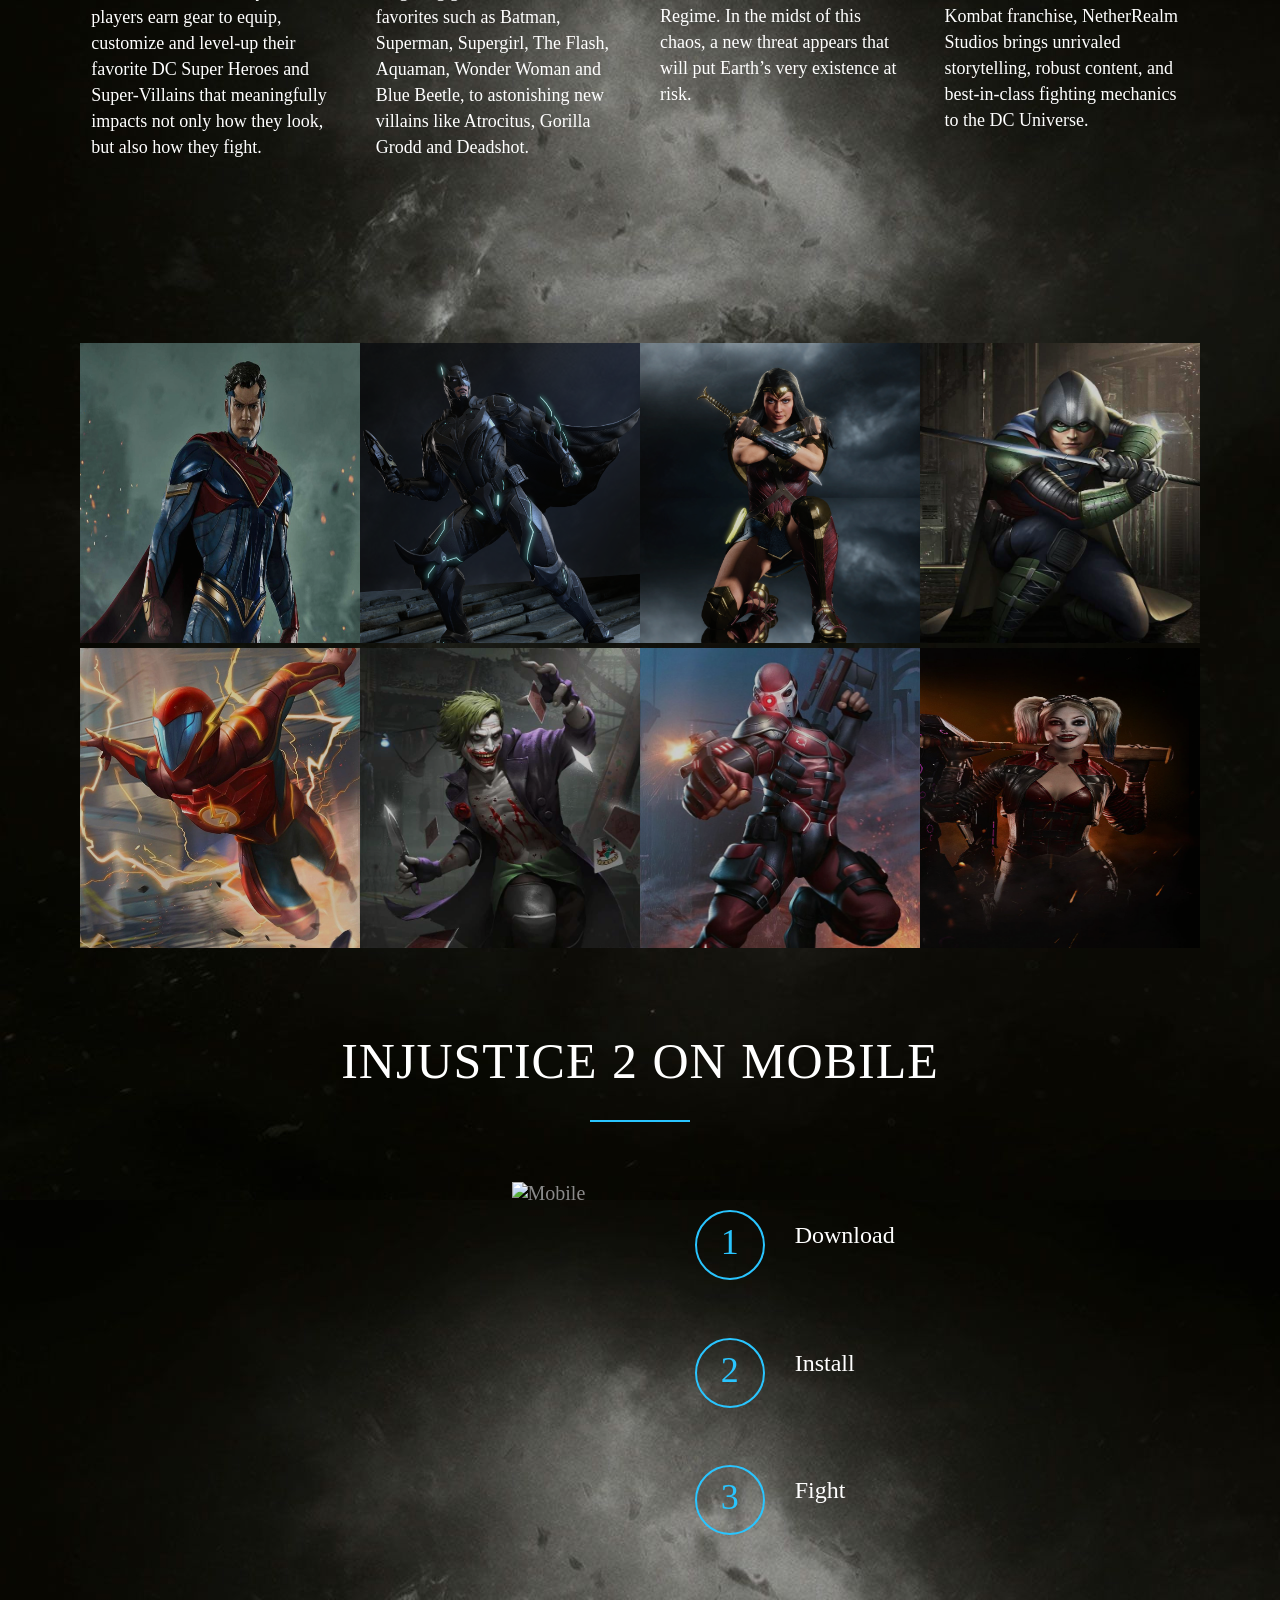
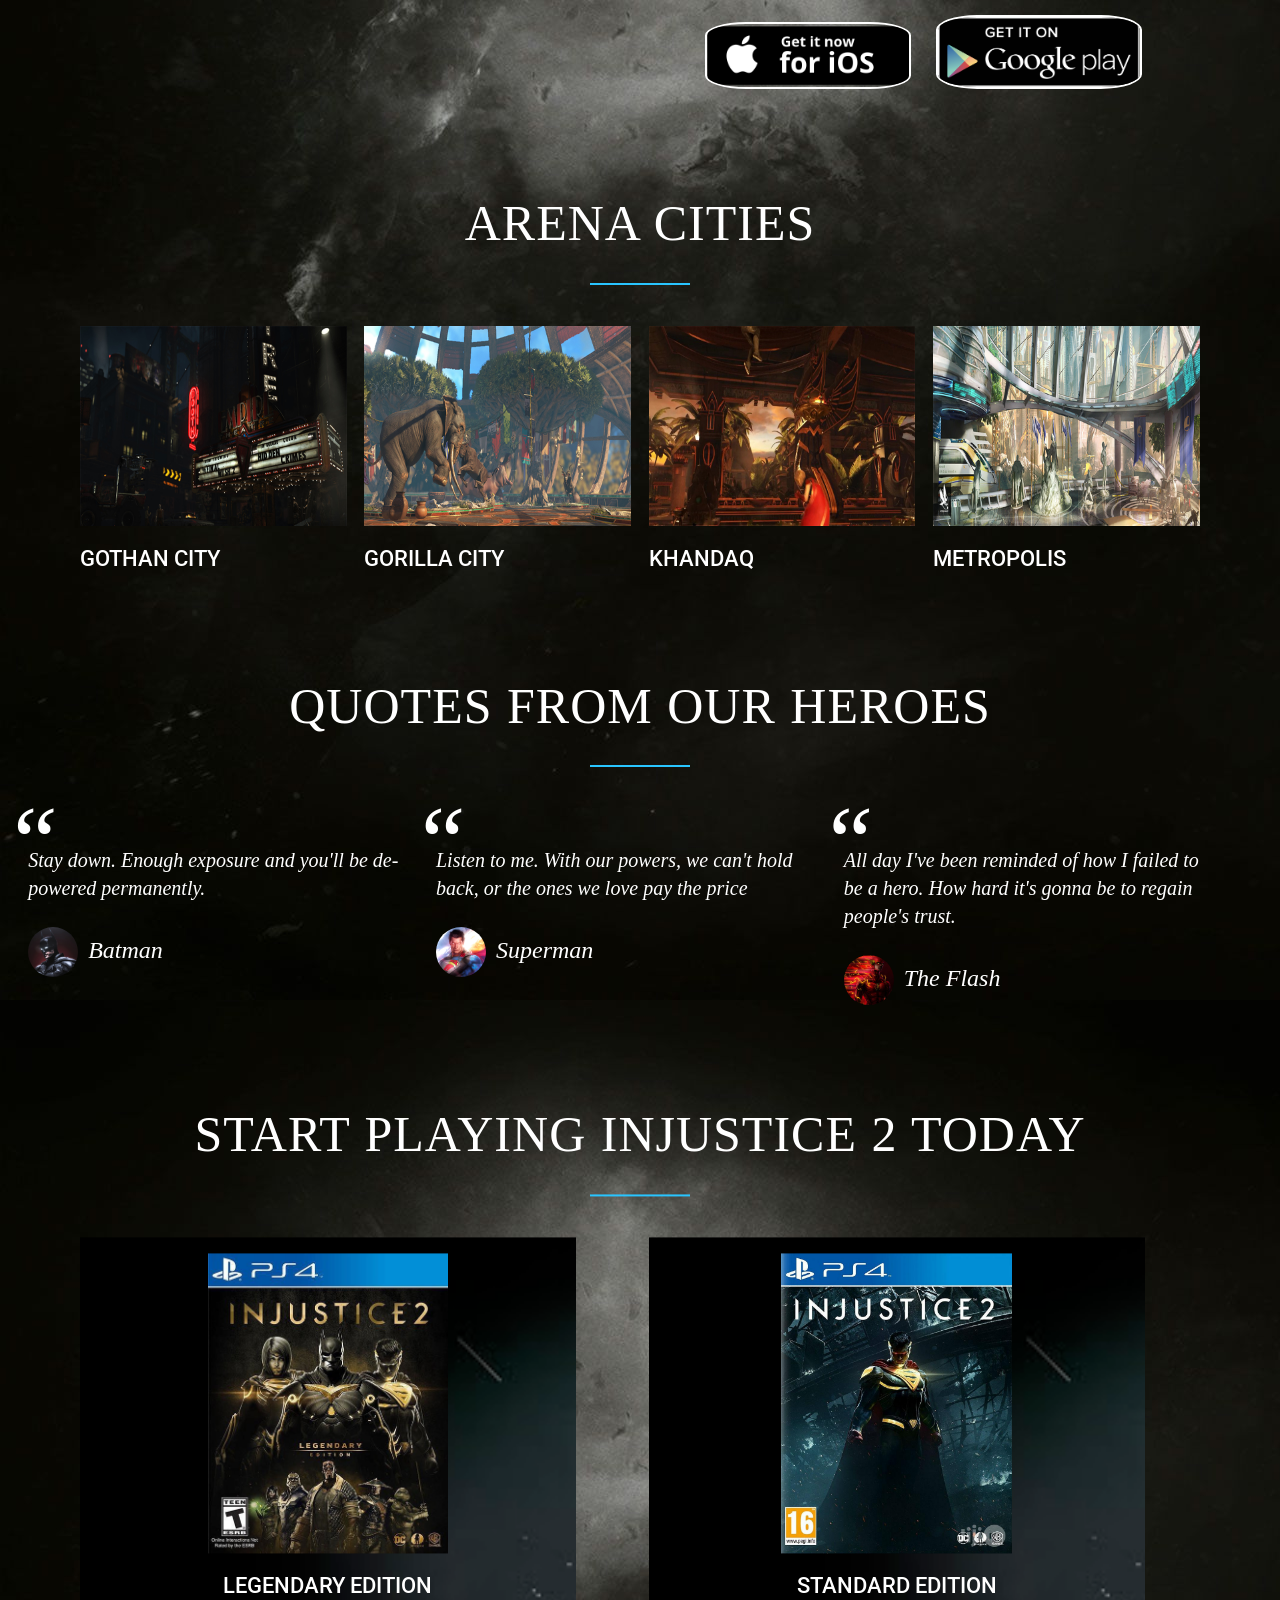
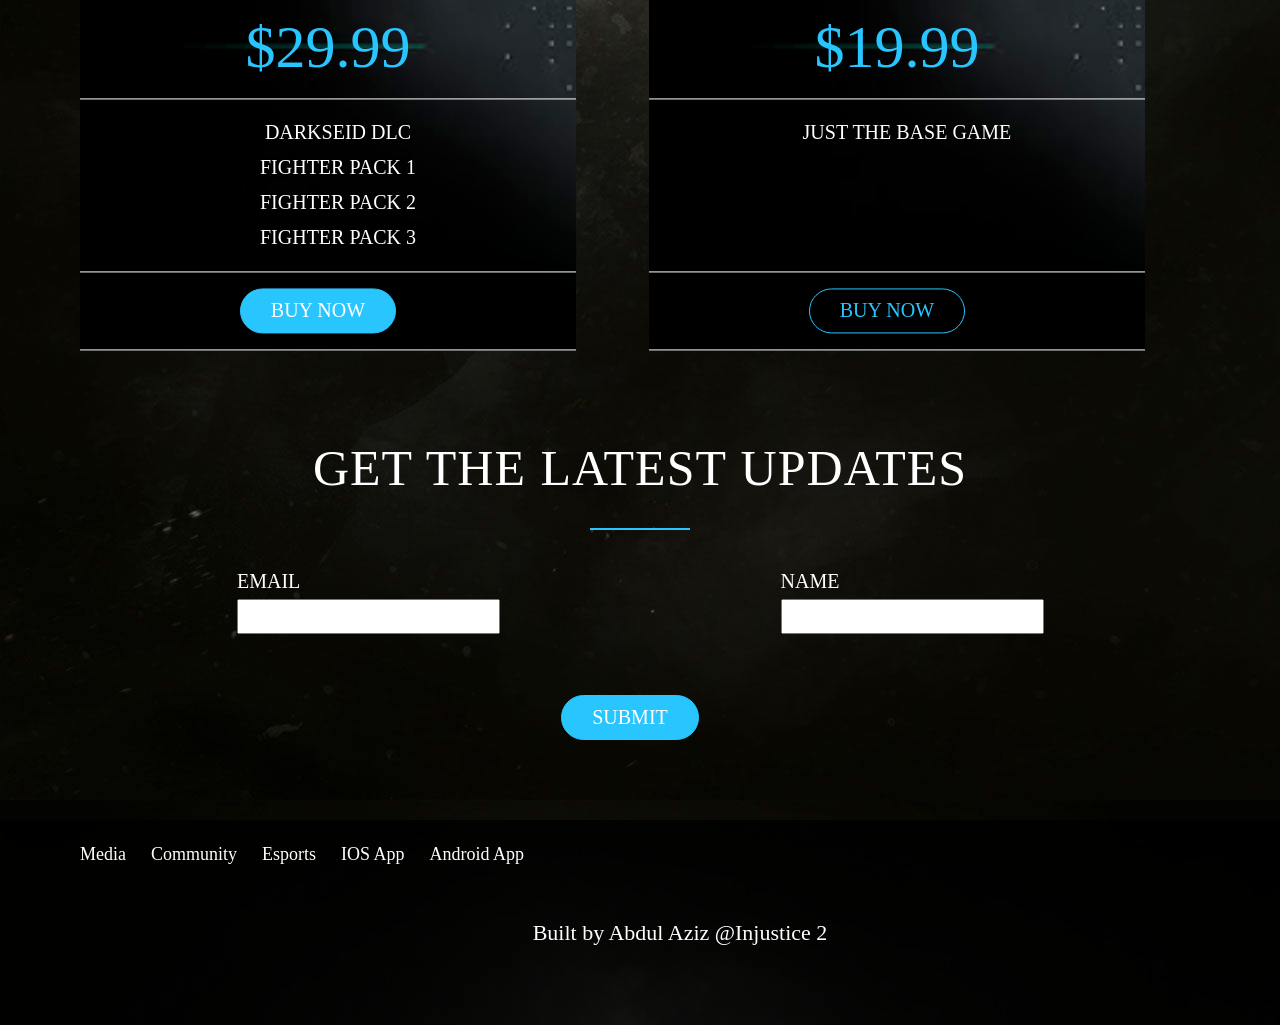
==== commit 08220874: "injustice 2 Fan Web Dev" ====
--- a/Source/index.html
+++ b/Source/index.html
@@ -19,7 +19,7 @@
            <div class="row">
                <img src="../Distribution/IMGS/Logo.png" alt="Injustice 2" class="logo">
 
-           <ul class="main-nav"></ul>
+           <ul class="main-nav">
                <li><a href="#">game info</a></li>
                <li><a href="#">mobile</a></li>
                <li><a href="#">cities</a></li>
